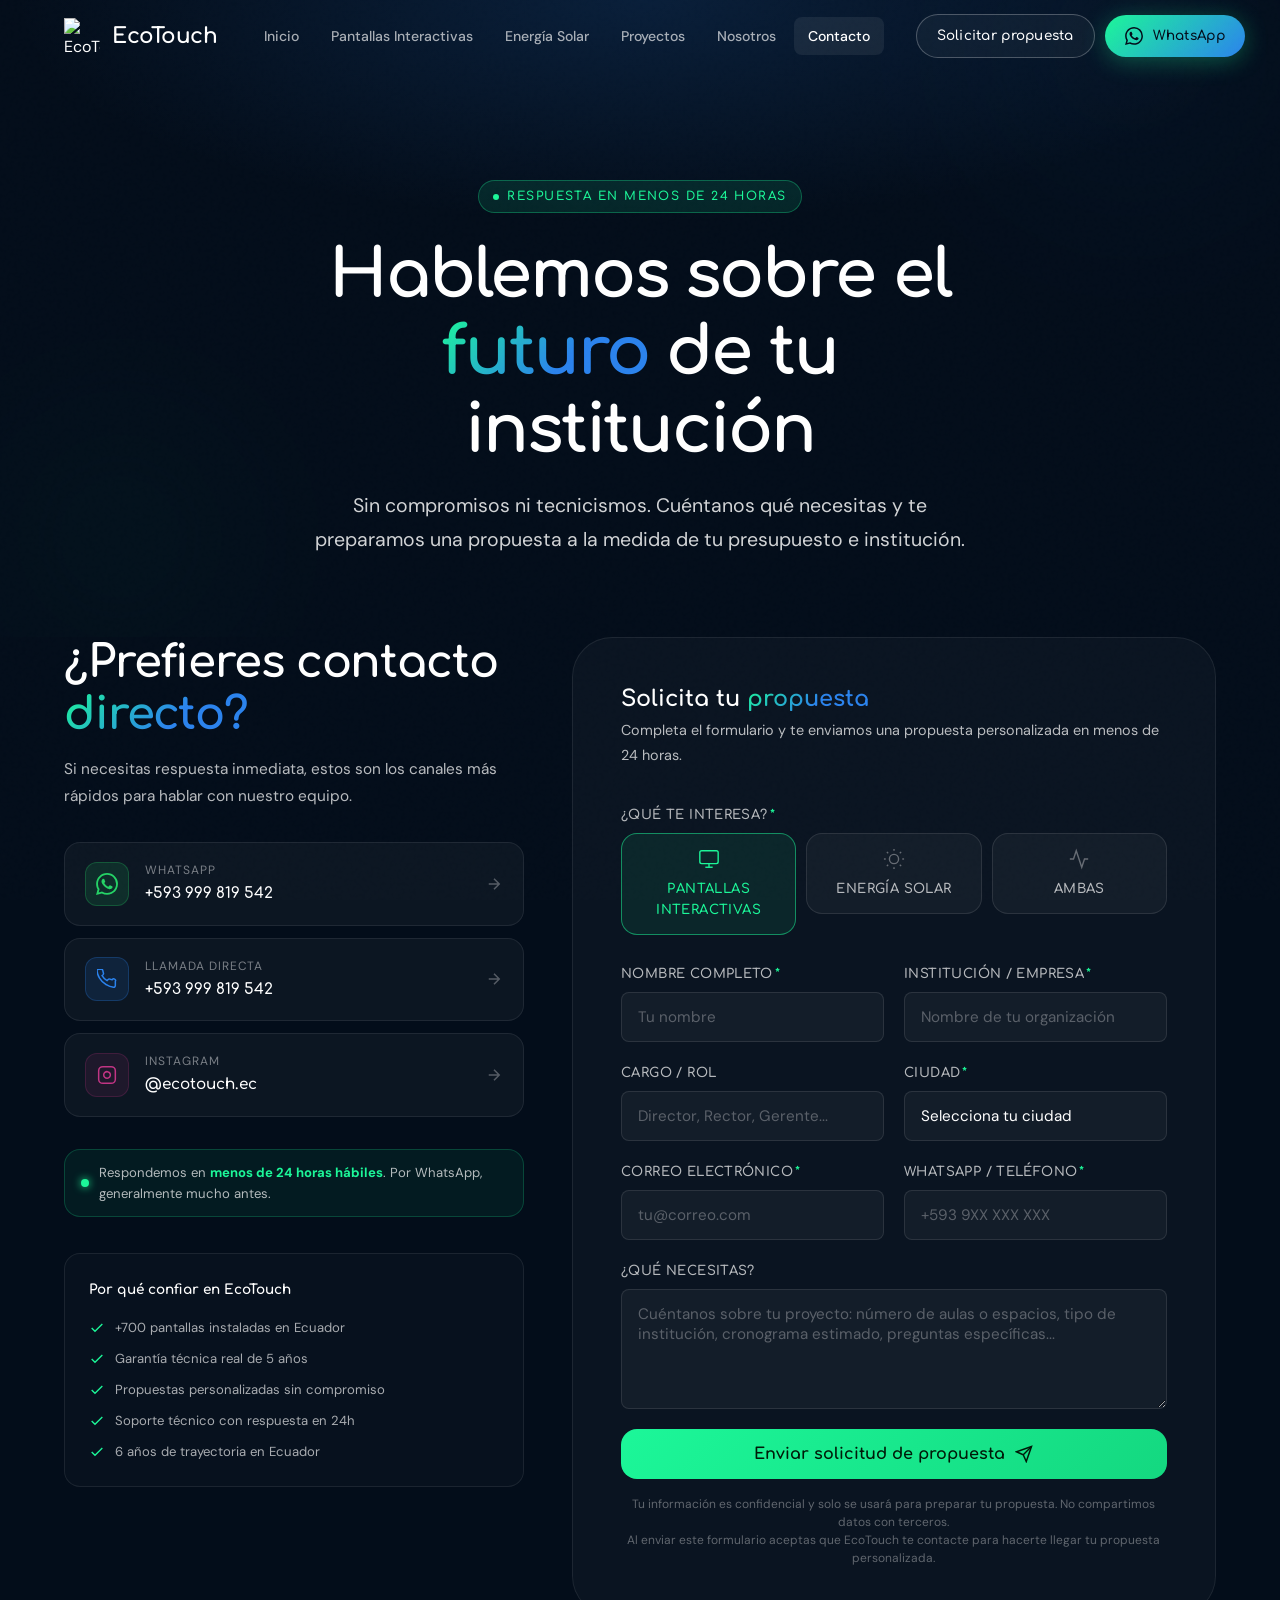
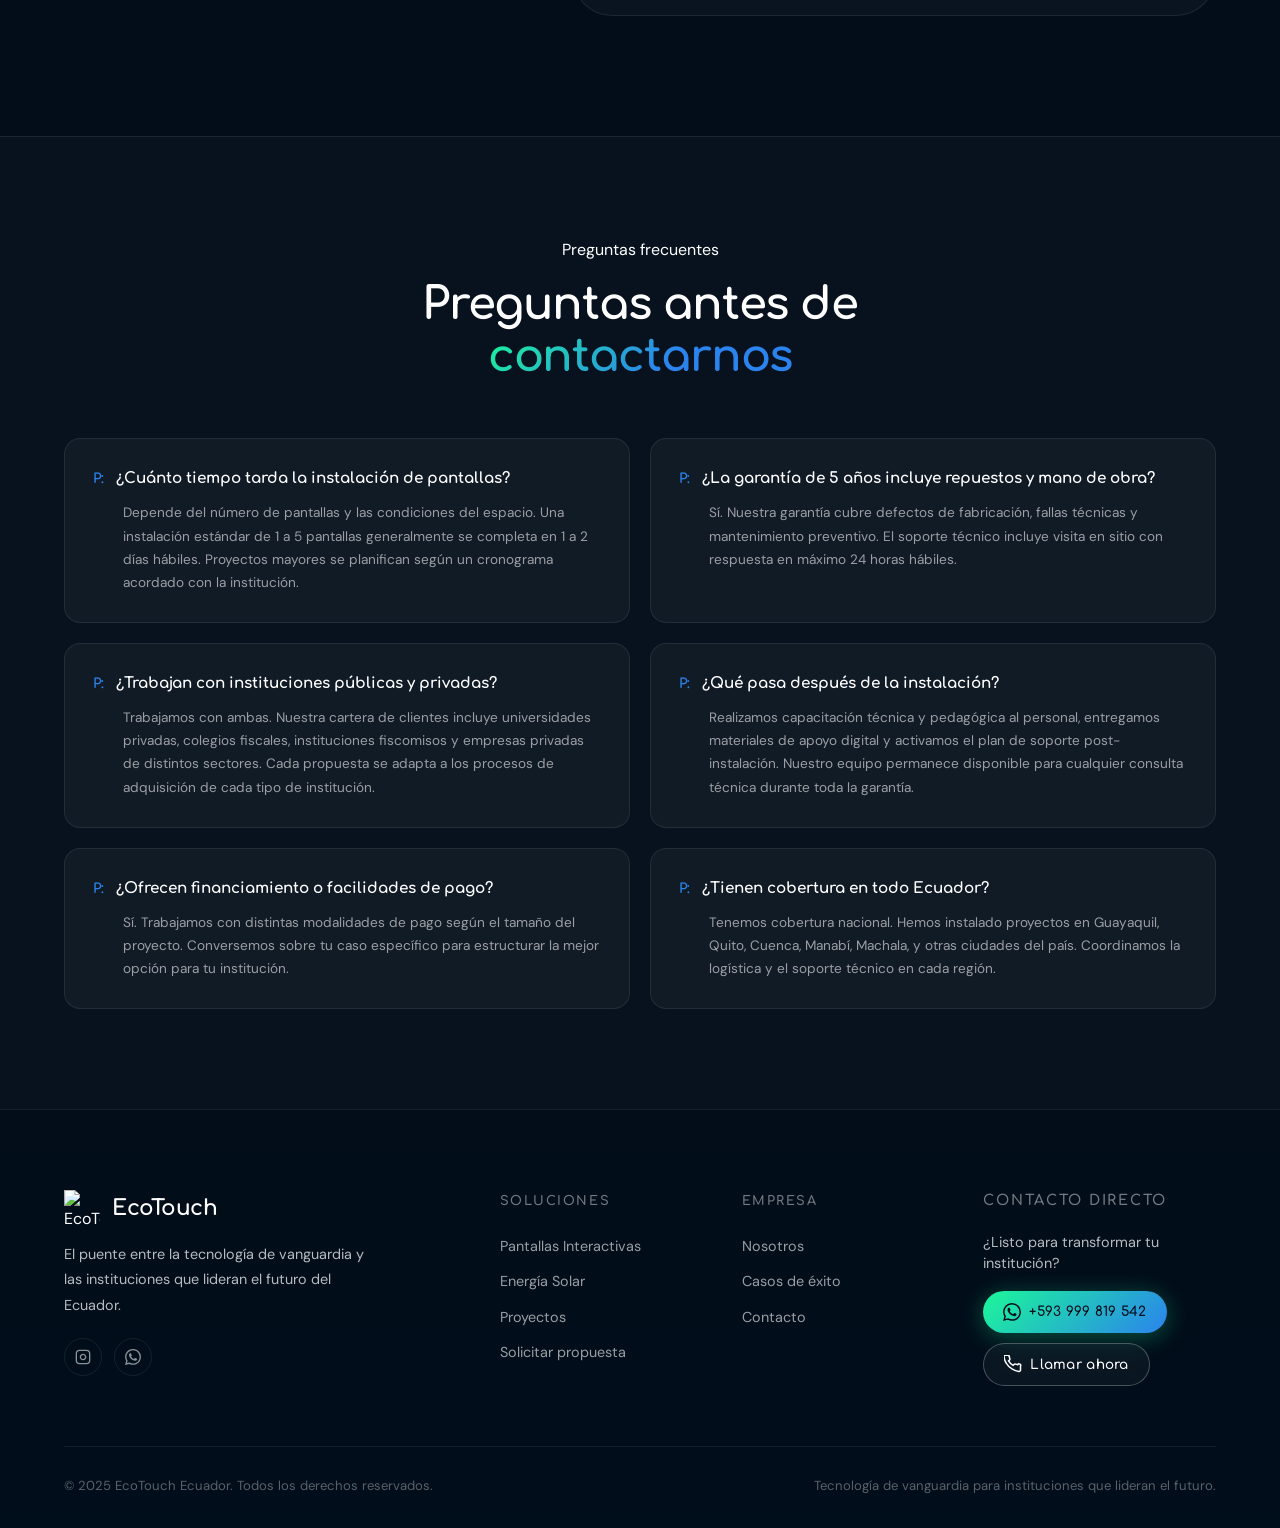
==== contacto.html @ 4e28aad9 "Add files via upload" ====
<!DOCTYPE html>
<html lang="es">
<head>
  <meta charset="UTF-8">
  <meta name="viewport" content="width=device-width, initial-scale=1.0">
  <title>Contacto — EcoTouch Ecuador</title>
  <meta name="description" content="Solicita una propuesta personalizada para tu institución. Contáctanos por WhatsApp, teléfono o formulario. EcoTouch Ecuador, tecnología interactiva y energía solar.">
  <link rel="stylesheet" href="styles.css">
  <link rel="preconnect" href="https://fonts.googleapis.com">
  <link rel="preconnect" href="https://fonts.gstatic.com" crossorigin>
  <style>
    /* ── PAGE-SPECIFIC STYLES ── */

    /* Hero */
    .con-hero { padding: 180px 0 80px; position: relative; text-align: center; overflow: hidden; }
    .con-hero::before { content:''; position:absolute;inset:0;background:radial-gradient(ellipse 70% 50% at 50% 0%,rgba(43,131,237,0.15) 0%,transparent 70%); }
    .con-hero-inner { max-width:660px; margin:0 auto; position:relative;z-index:2; }
    .con-hero .tag { margin:0 auto 24px; }

    /* Main layout */
    .contact-layout { display: grid; grid-template-columns: 1fr 1.4fr; gap: 48px; align-items: start; padding-bottom: 120px; }

    /* Left panel */
    .contact-left { position: sticky; top: 100px; }
    .contact-intro h2 { margin-bottom: 16px; }
    .contact-intro p { margin-bottom: 32px; }

    /* Direct channels */
    .channel-cards { display: flex; flex-direction: column; gap: 12px; margin-bottom: 32px; }
    .channel-card { display: flex; align-items: center; gap: 16px; padding: 18px 20px; border-radius: var(--r-md); border: 1px solid var(--border); background: var(--bg-card); text-decoration: none; color: var(--white); transition: all 0.3s var(--ease); }
    .channel-card:hover { border-color: rgba(28,247,153,0.4); background: rgba(28,247,153,0.05); transform: translateX(4px); }
    .channel-card.wa:hover { border-color: rgba(37,211,102,0.5); background: rgba(37,211,102,0.06); }
    .channel-card.phone:hover { border-color: rgba(43,131,237,0.5); background: rgba(43,131,237,0.06); }
    .channel-card.ig:hover { border-color: rgba(193,53,132,0.4); background: rgba(193,53,132,0.05); }
    .channel-icon { width: 44px; height: 44px; border-radius: 12px; display: flex; align-items: center; justify-content: center; flex-shrink: 0; }
    .channel-card.wa .channel-icon { background: rgba(37,211,102,0.12); border: 1px solid rgba(37,211,102,0.25); }
    .channel-card.phone .channel-icon { background: rgba(43,131,237,0.12); border: 1px solid rgba(43,131,237,0.25); }
    .channel-card.ig .channel-icon { background: rgba(193,53,132,0.1); border: 1px solid rgba(193,53,132,0.2); }
    .channel-info { flex: 1; }
    .channel-label { font-size: 0.75rem; color: rgba(255,255,255,0.45); text-transform: uppercase; letter-spacing: 0.08em; margin-bottom: 2px; }
    .channel-value { font-family: var(--font-brand); font-size: 0.95rem; font-weight: 600; color: var(--white); }
    .channel-arrow { color: rgba(255,255,255,0.3); transition: transform 0.3s; }
    .channel-card:hover .channel-arrow { transform: translateX(4px); color: var(--green); }

    /* Response badge */
    .response-badge { display: flex; align-items: center; gap: 10px; padding: 12px 16px; border-radius: var(--r-md); background: rgba(28,247,153,0.06); border: 1px solid rgba(28,247,153,0.2); }
    .response-dot { width: 8px; height: 8px; border-radius: 50%; background: var(--green); box-shadow: 0 0 8px var(--green); animation: pulse 2s infinite; flex-shrink:0; }
    @keyframes pulse { 0%,100%{opacity:1;transform:scale(1)} 50%{opacity:.6;transform:scale(0.85)} }
    .response-text { font-size: 0.82rem; color: rgba(255,255,255,0.7); }
    .response-text strong { color: var(--green); }

    /* Form card */
    .form-card { background: rgba(255,255,255,0.03); border: 1px solid var(--border); border-radius: var(--r-xl); padding: 48px; }
    .form-card h3 { font-size: 1.4rem; margin-bottom: 6px; }
    .form-card > p { font-size: 0.9rem; margin-bottom: 36px; }

    /* Form elements */
    .form-row { display: grid; grid-template-columns: 1fr 1fr; gap: 20px; }
    .form-group { display: flex; flex-direction: column; gap: 8px; margin-bottom: 20px; }
    .form-group label { font-size: 0.82rem; font-family: var(--font-brand); font-weight: 600; color: rgba(255,255,255,0.7); letter-spacing: 0.03em; }
    .form-group label .req { color: var(--green); margin-left: 2px; }
    .form-control { background: rgba(255,255,255,0.05); border: 1px solid rgba(255,255,255,0.1); border-radius: var(--r-sm); padding: 13px 16px; color: var(--white); font-family: var(--font-body); font-size: 0.92rem; transition: all 0.25s var(--ease); width: 100%; outline: none; appearance: none; -webkit-appearance: none; }
    .form-control::placeholder { color: rgba(255,255,255,0.3); }
    .form-control:focus { border-color: rgba(28,247,153,0.5); background: rgba(28,247,153,0.04); box-shadow: 0 0 0 3px rgba(28,247,153,0.08); }
    .form-control:hover:not(:focus) { border-color: rgba(255,255,255,0.2); }
    select.form-control option { background: #0a1a2e; color: var(--white); }
    textarea.form-control { resize: vertical; min-height: 120px; }

    /* Type selector */
    .type-grid { display: grid; grid-template-columns: repeat(3, 1fr); gap: 10px; }
    .type-option { display: none; }
    .type-label { display: flex; flex-direction: column; align-items: center; gap: 8px; padding: 14px 10px; border-radius: var(--r-md); border: 1px solid rgba(255,255,255,0.1); background: rgba(255,255,255,0.04); cursor: pointer; text-align: center; transition: all 0.25s var(--ease); font-size: 0.8rem; color: rgba(255,255,255,0.55); }
    .type-label svg { opacity: 0.5; transition: opacity 0.25s; }
    .type-option:checked + .type-label { border-color: rgba(28,247,153,0.5); background: rgba(28,247,153,0.08); color: var(--green); }
    .type-option:checked + .type-label svg { opacity: 1; }
    .type-label:hover { border-color: rgba(28,247,153,0.3); color: rgba(28,247,153,0.8); }

    /* Submit button */
    .btn-submit { width: 100%; padding: 16px 32px; background: linear-gradient(135deg, var(--green), #14d880); color: #001a08; font-family: var(--font-brand); font-size: 1rem; font-weight: 700; border-radius: var(--r-md); border: none; cursor: pointer; display: flex; align-items: center; justify-content: center; gap: 10px; transition: all 0.3s var(--ease); margin-top: 8px; }
    .btn-submit:hover { transform: translateY(-2px); box-shadow: 0 8px 30px rgba(28,247,153,0.35); }
    .btn-submit:active { transform: translateY(0); }
    .btn-submit .spinner { display: none; width: 18px; height: 18px; border: 2px solid rgba(0,26,8,0.3); border-top-color: #001a08; border-radius: 50%; animation: spin 0.7s linear infinite; }
    .btn-submit.loading .spinner { display: block; }
    .btn-submit.loading .btn-text { opacity: 0.7; }
    @keyframes spin { to { transform: rotate(360deg); } }

    /* Success state */
    .form-success { display: none; text-align: center; padding: 48px 32px; }
    .form-success.show { display: block; }
    .form-card.submitted .form-body { display: none; }
    .success-icon { width: 72px; height: 72px; border-radius: 50%; background: rgba(28,247,153,0.12); border: 2px solid rgba(28,247,153,0.4); display: flex; align-items: center; justify-content: center; margin: 0 auto 24px; }
    .form-success h3 { margin-bottom: 12px; }

    /* Privacy note */
    .privacy-note { font-size: 0.75rem; color: rgba(255,255,255,0.35); text-align: center; margin-top: 16px; line-height: 1.5; }

    /* FAQ section */
    .faq-section { padding: 100px 0; background: rgba(255,255,255,0.02); border-top: 1px solid var(--border); }
    .faq-grid { display: grid; grid-template-columns: 1fr 1fr; gap: 20px; margin-top: 56px; }
    .faq-item { background: var(--bg-card); border: 1px solid var(--border); border-radius: var(--r-md); padding: 28px; transition: all 0.3s var(--ease); cursor: pointer; }
    .faq-item:hover { border-color: rgba(43,131,237,0.3); }
    .faq-q { font-family: var(--font-brand); font-size: 0.95rem; font-weight: 700; color: var(--white); margin-bottom: 10px; display: flex; align-items: flex-start; gap: 12px; }
    .faq-q::before { content: 'P:'; color: var(--blue); flex-shrink: 0; font-size: 0.85rem; margin-top: 1px; }
    .faq-a { font-size: 0.85rem; color: rgba(255,255,255,0.58); line-height: 1.7; padding-left: 30px; }

    /* Responsive */
    @media (max-width: 1100px) {
      .contact-layout { grid-template-columns: 1fr; }
      .contact-left { position: static; }
      .channel-cards { flex-direction: row; flex-wrap: wrap; }
      .channel-card { flex: 1; min-width: 200px; }
    }
    @media (max-width: 768px) {
      .form-card { padding: 28px; }
      .form-row { grid-template-columns: 1fr; }
      .type-grid { grid-template-columns: 1fr 1fr; }
      .faq-grid { grid-template-columns: 1fr; }
      .channel-cards { flex-direction: column; }
    }
  </style>
</head>
<body>

<!-- HEADER -->
<header class="header" id="mainHeader">
  <div class="container">
    <div class="header-inner">
      <a href="index.html" class="logo">
        <img src="assets/isotipo-color.png" alt="EcoTouch Logo" class="logo-img">
        <span class="logo-text">EcoTouch</span>
      </a>
      <nav class="nav">
        <a href="index.html">Inicio</a>
        <a href="pantallas.html">Pantallas Interactivas</a>
        <a href="energia-solar.html">Energía Solar</a>
        <a href="proyectos.html">Proyectos</a>
        <a href="nosotros.html">Nosotros</a>
        <a href="contacto.html" class="active">Contacto</a>
      </nav>
      <div class="header-cta">
        <a href="contacto.html" class="btn btn-outline btn-sm">Solicitar propuesta</a>
        <a href="https://wa.me/593999819542" target="_blank" class="btn btn-primary btn-sm">
          <svg xmlns="http://www.w3.org/2000/svg" width="16" height="16" viewBox="0 0 24 24" fill="currentColor"><path d="M17.472 14.382c-.297-.149-1.758-.867-2.03-.967-.273-.099-.471-.148-.67.15-.197.297-.767.966-.94 1.164-.173.199-.347.223-.644.075-.297-.15-1.255-.463-2.39-1.475-.883-.788-1.48-1.761-1.653-2.059-.173-.297-.018-.458.13-.606.134-.133.298-.347.446-.52.149-.174.198-.298.298-.497.099-.198.05-.371-.025-.52-.075-.149-.669-1.612-.916-2.207-.242-.579-.487-.5-.669-.51-.173-.008-.371-.01-.57-.01-.198 0-.52.074-.792.372-.272.297-1.04 1.016-1.04 2.479 0 1.462 1.065 2.875 1.213 3.074.149.198 2.096 3.2 5.077 4.487.709.306 1.262.489 1.694.625.712.227 1.36.195 1.871.118.571-.085 1.758-.719 2.006-1.413.248-.694.248-1.289.173-1.413-.074-.124-.272-.198-.57-.347m-5.421 7.403h-.004a9.87 9.87 0 01-5.031-1.378l-.361-.214-3.741.982.998-3.648-.235-.374a9.86 9.86 0 01-1.51-5.26c.001-5.45 4.436-9.884 9.888-9.884 2.64 0 5.122 1.03 6.988 2.898a9.825 9.825 0 012.893 6.994c-.003 5.45-4.437 9.884-9.885 9.884m8.413-18.297A11.815 11.815 0 0012.05 0C5.495 0 .16 5.335.157 11.892c0 2.096.547 4.142 1.588 5.945L.057 24l6.305-1.654a11.882 11.882 0 005.683 1.448h.005c6.554 0 11.89-5.335 11.893-11.893a11.821 11.821 0 00-3.48-8.413z"/></svg>
          WhatsApp
        </a>
        <button class="menu-toggle" aria-label="Menú"><span></span><span></span><span></span></button>
      </div>
    </div>
  </div>
</header>
<nav class="mobile-nav">
  <a href="index.html">Inicio</a>
  <a href="pantallas.html">Pantallas Interactivas</a>
  <a href="energia-solar.html">Energía Solar</a>
  <a href="proyectos.html">Proyectos</a>
  <a href="nosotros.html">Nosotros</a>
  <a href="contacto.html">Contacto</a>
  <a href="https://wa.me/593999819542" target="_blank" class="btn btn-wa">Escribir por WhatsApp</a>
</nav>

<!-- HERO -->
<section class="con-hero">
  <div class="orb orb-blue" style="width:500px;height:500px;top:-200px;right:-100px;opacity:0.25"></div>
  <div class="orb orb-green" style="width:400px;height:400px;bottom:-100px;left:-80px;opacity:0.18"></div>
  <div class="container">
    <div class="con-hero-inner reveal">
      <div class="tag">Respuesta en menos de 24 horas</div>
      <h1>Hablemos sobre el <span class="grad-text">futuro</span> de tu institución</h1>
      <p class="lead" style="margin-top:20px">Sin compromisos ni tecnicismos. Cuéntanos qué necesitas y te preparamos una propuesta a la medida de tu presupuesto e institución.</p>
    </div>
  </div>
</section>

<!-- MAIN CONTACT AREA -->
<section style="padding-bottom:0">
  <div class="container">
    <div class="contact-layout">

      <!-- LEFT: Direct channels -->
      <div class="contact-left reveal-left">
        <div class="contact-intro">
          <h2>¿Prefieres contacto <span class="grad-text">directo?</span></h2>
          <p>Si necesitas respuesta inmediata, estos son los canales más rápidos para hablar con nuestro equipo.</p>
        </div>

        <div class="channel-cards">
          <a href="https://wa.me/593999819542" target="_blank" class="channel-card wa">
            <div class="channel-icon">
              <svg xmlns="http://www.w3.org/2000/svg" width="22" height="22" viewBox="0 0 24 24" fill="#25D366"><path d="M17.472 14.382c-.297-.149-1.758-.867-2.03-.967-.273-.099-.471-.148-.67.15-.197.297-.767.966-.94 1.164-.173.199-.347.223-.644.075-.297-.15-1.255-.463-2.39-1.475-.883-.788-1.48-1.761-1.653-2.059-.173-.297-.018-.458.13-.606.134-.133.298-.347.446-.52.149-.174.198-.298.298-.497.099-.198.05-.371-.025-.52-.075-.149-.669-1.612-.916-2.207-.242-.579-.487-.5-.669-.51-.173-.008-.371-.01-.57-.01-.198 0-.52.074-.792.372-.272.297-1.04 1.016-1.04 2.479 0 1.462 1.065 2.875 1.213 3.074.149.198 2.096 3.2 5.077 4.487.709.306 1.262.489 1.694.625.712.227 1.36.195 1.871.118.571-.085 1.758-.719 2.006-1.413.248-.694.248-1.289.173-1.413-.074-.124-.272-.198-.57-.347m-5.421 7.403h-.004a9.87 9.87 0 01-5.031-1.378l-.361-.214-3.741.982.998-3.648-.235-.374a9.86 9.86 0 01-1.51-5.26c.001-5.45 4.436-9.884 9.888-9.884 2.64 0 5.122 1.03 6.988 2.898a9.825 9.825 0 012.893 6.994c-.003 5.45-4.437 9.884-9.885 9.884m8.413-18.297A11.815 11.815 0 0012.05 0C5.495 0 .16 5.335.157 11.892c0 2.096.547 4.142 1.588 5.945L.057 24l6.305-1.654a11.882 11.882 0 005.683 1.448h.005c6.554 0 11.89-5.335 11.893-11.893a11.821 11.821 0 00-3.48-8.413z"/></svg>
            </div>
            <div class="channel-info">
              <div class="channel-label">WhatsApp</div>
              <div class="channel-value">+593 999 819 542</div>
            </div>
            <svg class="channel-arrow" xmlns="http://www.w3.org/2000/svg" width="18" height="18" viewBox="0 0 24 24" fill="none" stroke="currentColor" stroke-width="2"><path d="M5 12h14M12 5l7 7-7 7"/></svg>
          </a>

          <a href="tel:+593999819542" class="channel-card phone">
            <div class="channel-icon">
              <svg xmlns="http://www.w3.org/2000/svg" width="20" height="20" viewBox="0 0 24 24" fill="none" stroke="#2b83ed" stroke-width="1.8"><path d="M22 16.92v3a2 2 0 01-2.18 2 19.79 19.79 0 01-8.63-3.07A19.5 19.5 0 013.07 11a19.79 19.79 0 01-3.07-8.67A2 2 0 012 .18h3a2 2 0 012 1.72c.127.96.361 1.903.7 2.81a2 2 0 01-.45 2.11L6.09 7.91a16 16 0 006 6l1.27-1.27a2 2 0 012.11-.45c.907.339 1.85.573 2.81.7A2 2 0 0122 14.92z"/></svg>
            </div>
            <div class="channel-info">
              <div class="channel-label">Llamada directa</div>
              <div class="channel-value">+593 999 819 542</div>
            </div>
            <svg class="channel-arrow" xmlns="http://www.w3.org/2000/svg" width="18" height="18" viewBox="0 0 24 24" fill="none" stroke="currentColor" stroke-width="2"><path d="M5 12h14M12 5l7 7-7 7"/></svg>
          </a>

          <a href="https://www.instagram.com/ecotouch.ec" target="_blank" class="channel-card ig">
            <div class="channel-icon">
              <svg xmlns="http://www.w3.org/2000/svg" width="20" height="20" viewBox="0 0 24 24" fill="none" stroke="#c13584" stroke-width="1.8"><rect x="2" y="2" width="20" height="20" rx="5"/><path d="M16 11.37A4 4 0 1112.63 8 4 4 0 0116 11.37z"/><line x1="17.5" y1="6.5" x2="17.51" y2="6.5"/></svg>
            </div>
            <div class="channel-info">
              <div class="channel-label">Instagram</div>
              <div class="channel-value">@ecotouch.ec</div>
            </div>
            <svg class="channel-arrow" xmlns="http://www.w3.org/2000/svg" width="18" height="18" viewBox="0 0 24 24" fill="none" stroke="currentColor" stroke-width="2"><path d="M5 12h14M12 5l7 7-7 7"/></svg>
          </a>
        </div>

        <div class="response-badge">
          <div class="response-dot"></div>
          <div class="response-text">Respondemos en <strong>menos de 24 horas hábiles</strong>. Por WhatsApp, generalmente mucho antes.</div>
        </div>

        <!-- Trust signals -->
        <div style="margin-top:36px;padding:24px;border-radius:var(--r-md);background:rgba(255,255,255,0.02);border:1px solid var(--border)">
          <p style="font-family:var(--font-brand);font-size:0.85rem;font-weight:700;color:var(--white);margin-bottom:16px">Por qué confiar en EcoTouch</p>
          <div style="display:flex;flex-direction:column;gap:10px">
            <div style="display:flex;gap:10px;align-items:center">
              <svg xmlns="http://www.w3.org/2000/svg" width="16" height="16" viewBox="0 0 24 24" fill="none" stroke="#1cf799" stroke-width="2"><polyline points="20 6 9 17 4 12"/></svg>
              <span style="font-size:0.82rem;color:rgba(255,255,255,0.65)">+700 pantallas instaladas en Ecuador</span>
            </div>
            <div style="display:flex;gap:10px;align-items:center">
              <svg xmlns="http://www.w3.org/2000/svg" width="16" height="16" viewBox="0 0 24 24" fill="none" stroke="#1cf799" stroke-width="2"><polyline points="20 6 9 17 4 12"/></svg>
              <span style="font-size:0.82rem;color:rgba(255,255,255,0.65)">Garantía técnica real de 5 años</span>
            </div>
            <div style="display:flex;gap:10px;align-items:center">
              <svg xmlns="http://www.w3.org/2000/svg" width="16" height="16" viewBox="0 0 24 24" fill="none" stroke="#1cf799" stroke-width="2"><polyline points="20 6 9 17 4 12"/></svg>
              <span style="font-size:0.82rem;color:rgba(255,255,255,0.65)">Propuestas personalizadas sin compromiso</span>
            </div>
            <div style="display:flex;gap:10px;align-items:center">
              <svg xmlns="http://www.w3.org/2000/svg" width="16" height="16" viewBox="0 0 24 24" fill="none" stroke="#1cf799" stroke-width="2"><polyline points="20 6 9 17 4 12"/></svg>
              <span style="font-size:0.82rem;color:rgba(255,255,255,0.65)">Soporte técnico con respuesta en 24h</span>
            </div>
            <div style="display:flex;gap:10px;align-items:center">
              <svg xmlns="http://www.w3.org/2000/svg" width="16" height="16" viewBox="0 0 24 24" fill="none" stroke="#1cf799" stroke-width="2"><polyline points="20 6 9 17 4 12"/></svg>
              <span style="font-size:0.82rem;color:rgba(255,255,255,0.65)">6 años de trayectoria en Ecuador</span>
            </div>
          </div>
        </div>
      </div>

      <!-- RIGHT: Form -->
      <div class="reveal-right">
        <div class="form-card" id="contactFormCard">

          <h3>Solicita tu <span class="grad-text">propuesta</span></h3>
          <p>Completa el formulario y te enviamos una propuesta personalizada en menos de 24 horas.</p>

          <!-- Success message (hidden by default) -->
          <div class="form-success" id="formSuccess">
            <div class="success-icon">
              <svg xmlns="http://www.w3.org/2000/svg" width="32" height="32" viewBox="0 0 24 24" fill="none" stroke="#1cf799" stroke-width="2"><polyline points="20 6 9 17 4 12"/></svg>
            </div>
            <h3>¡Mensaje enviado!</h3>
            <p style="margin-bottom:24px">Gracias por contactarnos. Nuestro equipo revisará tu solicitud y te responderá en menos de 24 horas hábiles.</p>
            <p style="font-size:0.85rem">Para respuesta inmediata, también puedes escribirnos por:</p>
            <a href="https://wa.me/593999819542" target="_blank" class="btn btn-primary btn-sm" style="display:inline-flex;gap:8px;margin-top:16px">
              <svg xmlns="http://www.w3.org/2000/svg" width="16" height="16" viewBox="0 0 24 24" fill="currentColor"><path d="M17.472 14.382c-.297-.149-1.758-.867-2.03-.967-.273-.099-.471-.148-.67.15-.197.297-.767.966-.94 1.164-.173.199-.347.223-.644.075-.297-.15-1.255-.463-2.39-1.475-.883-.788-1.48-1.761-1.653-2.059-.173-.297-.018-.458.13-.606.134-.133.298-.347.446-.52.149-.174.198-.298.298-.497.099-.198.05-.371-.025-.52-.075-.149-.669-1.612-.916-2.207-.242-.579-.487-.5-.669-.51-.173-.008-.371-.01-.57-.01-.198 0-.52.074-.792.372-.272.297-1.04 1.016-1.04 2.479 0 1.462 1.065 2.875 1.213 3.074.149.198 2.096 3.2 5.077 4.487.709.306 1.262.489 1.694.625.712.227 1.36.195 1.871.118.571-.085 1.758-.719 2.006-1.413.248-.694.248-1.289.173-1.413-.074-.124-.272-.198-.57-.347m-5.421 7.403h-.004a9.87 9.87 0 01-5.031-1.378l-.361-.214-3.741.982.998-3.648-.235-.374a9.86 9.86 0 01-1.51-5.26c.001-5.45 4.436-9.884 9.888-9.884 2.64 0 5.122 1.03 6.988 2.898a9.825 9.825 0 012.893 6.994c-.003 5.45-4.437 9.884-9.885 9.884m8.413-18.297A11.815 11.815 0 0012.05 0C5.495 0 .16 5.335.157 11.892c0 2.096.547 4.142 1.588 5.945L.057 24l6.305-1.654a11.882 11.882 0 005.683 1.448h.005c6.554 0 11.89-5.335 11.893-11.893a11.821 11.821 0 00-3.48-8.413z"/></svg>
              WhatsApp: +593 999 819 542
            </a>
          </div>

          <!-- Form body -->
          <div class="form-body" id="formBody">

            <!-- Type of interest -->
            <div class="form-group" style="margin-bottom:28px">
              <label>¿Qué te interesa?<span class="req">*</span></label>
              <div class="type-grid">
                <div>
                  <input type="radio" name="tipo" id="tipo-pantallas" value="Pantallas Interactivas" class="type-option" checked>
                  <label for="tipo-pantallas" class="type-label">
                    <svg xmlns="http://www.w3.org/2000/svg" width="22" height="22" viewBox="0 0 24 24" fill="none" stroke="currentColor" stroke-width="1.5"><rect x="2" y="3" width="20" height="14" rx="2"/><line x1="8" y1="21" x2="16" y2="21"/><line x1="12" y1="17" x2="12" y2="21"/></svg>
                    Pantallas Interactivas
                  </label>
                </div>
                <div>
                  <input type="radio" name="tipo" id="tipo-solar" value="Energía Solar" class="type-option">
                  <label for="tipo-solar" class="type-label">
                    <svg xmlns="http://www.w3.org/2000/svg" width="22" height="22" viewBox="0 0 24 24" fill="none" stroke="currentColor" stroke-width="1.5"><circle cx="12" cy="12" r="5"/><line x1="12" y1="1" x2="12" y2="3"/><line x1="12" y1="21" x2="12" y2="23"/><line x1="4.22" y1="4.22" x2="5.64" y2="5.64"/><line x1="18.36" y1="18.36" x2="19.78" y2="19.78"/><line x1="1" y1="12" x2="3" y2="12"/><line x1="21" y1="12" x2="23" y2="12"/><line x1="4.22" y1="19.78" x2="5.64" y2="18.36"/><line x1="18.36" y1="5.64" x2="19.78" y2="4.22"/></svg>
                    Energía Solar
                  </label>
                </div>
                <div>
                  <input type="radio" name="tipo" id="tipo-ambos" value="Ambas soluciones" class="type-option">
                  <label for="tipo-ambos" class="type-label">
                    <svg xmlns="http://www.w3.org/2000/svg" width="22" height="22" viewBox="0 0 24 24" fill="none" stroke="currentColor" stroke-width="1.5"><polyline points="22 12 18 12 15 21 9 3 6 12 2 12"/></svg>
                    Ambas
                  </label>
                </div>
              </div>
            </div>

            <!-- Name & Institution -->
            <div class="form-row">
              <div class="form-group">
                <label for="nombre">Nombre completo<span class="req">*</span></label>
                <input type="text" id="nombre" name="nombre" class="form-control" placeholder="Tu nombre" required autocomplete="name">
              </div>
              <div class="form-group">
                <label for="institucion">Institución / Empresa<span class="req">*</span></label>
                <input type="text" id="institucion" name="institucion" class="form-control" placeholder="Nombre de tu organización" required>
              </div>
            </div>

            <!-- Cargo & Ciudad -->
            <div class="form-row">
              <div class="form-group">
                <label for="cargo">Cargo / Rol</label>
                <input type="text" id="cargo" name="cargo" class="form-control" placeholder="Director, Rector, Gerente...">
              </div>
              <div class="form-group">
                <label for="ciudad">Ciudad<span class="req">*</span></label>
                <select id="ciudad" name="ciudad" class="form-control" required>
                  <option value="" disabled selected>Selecciona tu ciudad</option>
                  <option>Guayaquil</option>
                  <option>Quito</option>
                  <option>Cuenca</option>
                  <option>Ambato</option>
                  <option>Manta</option>
                  <option>Portoviejo</option>
                  <option>Santo Domingo</option>
                  <option>Loja</option>
                  <option>Machala</option>
                  <option>Esmeraldas</option>
                  <option>Riobamba</option>
                  <option>Otra ciudad</option>
                </select>
              </div>
            </div>

            <!-- Email & Phone -->
            <div class="form-row">
              <div class="form-group">
                <label for="email">Correo electrónico<span class="req">*</span></label>
                <input type="email" id="email" name="email" class="form-control" placeholder="tu@correo.com" required autocomplete="email">
              </div>
              <div class="form-group">
                <label for="telefono">WhatsApp / Teléfono<span class="req">*</span></label>
                <input type="tel" id="telefono" name="telefono" class="form-control" placeholder="+593 9XX XXX XXX" required autocomplete="tel">
              </div>
            </div>

            <!-- Message -->
            <div class="form-group">
              <label for="mensaje">¿Qué necesitas?</label>
              <textarea id="mensaje" name="mensaje" class="form-control" placeholder="Cuéntanos sobre tu proyecto: número de aulas o espacios, tipo de institución, cronograma estimado, preguntas específicas..."></textarea>
            </div>

            <!-- Submit -->
            <button type="button" class="btn-submit" id="submitBtn" onclick="handleSubmit()">
              <div class="spinner"></div>
              <span class="btn-text">Enviar solicitud de propuesta</span>
              <svg xmlns="http://www.w3.org/2000/svg" width="18" height="18" viewBox="0 0 24 24" fill="none" stroke="currentColor" stroke-width="2"><line x1="22" y1="2" x2="11" y2="13"/><polygon points="22 2 15 22 11 13 2 9 22 2"/></svg>
            </button>

            <p class="privacy-note">
              Tu información es confidencial y solo se usará para preparar tu propuesta. No compartimos datos con terceros.<br>
              Al enviar este formulario aceptas que EcoTouch te contacte para hacerte llegar tu propuesta personalizada.
            </p>
          </div><!-- end form-body -->

        </div><!-- end form-card -->
      </div>

    </div>
  </div>
</section>

<!-- FAQ -->
<section class="faq-section">
  <div class="container">
    <div style="text-align:center;max-width:600px;margin:0 auto" class="reveal">
      <div class="section-tag">Preguntas frecuentes</div>
      <h2 style="margin-top:16px">Preguntas antes de <span class="grad-text">contactarnos</span></h2>
    </div>
    <div class="faq-grid">
      <div class="faq-item reveal">
        <div class="faq-q">¿Cuánto tiempo tarda la instalación de pantallas?</div>
        <p class="faq-a">Depende del número de pantallas y las condiciones del espacio. Una instalación estándar de 1 a 5 pantallas generalmente se completa en 1 a 2 días hábiles. Proyectos mayores se planifican según un cronograma acordado con la institución.</p>
      </div>
      <div class="faq-item reveal">
        <div class="faq-q">¿La garantía de 5 años incluye repuestos y mano de obra?</div>
        <p class="faq-a">Sí. Nuestra garantía cubre defectos de fabricación, fallas técnicas y mantenimiento preventivo. El soporte técnico incluye visita en sitio con respuesta en máximo 24 horas hábiles.</p>
      </div>
      <div class="faq-item reveal">
        <div class="faq-q">¿Trabajan con instituciones públicas y privadas?</div>
        <p class="faq-a">Trabajamos con ambas. Nuestra cartera de clientes incluye universidades privadas, colegios fiscales, instituciones fiscomisos y empresas privadas de distintos sectores. Cada propuesta se adapta a los procesos de adquisición de cada tipo de institución.</p>
      </div>
      <div class="faq-item reveal">
        <div class="faq-q">¿Qué pasa después de la instalación?</div>
        <p class="faq-a">Realizamos capacitación técnica y pedagógica al personal, entregamos materiales de apoyo digital y activamos el plan de soporte post-instalación. Nuestro equipo permanece disponible para cualquier consulta técnica durante toda la garantía.</p>
      </div>
      <div class="faq-item reveal">
        <div class="faq-q">¿Ofrecen financiamiento o facilidades de pago?</div>
        <p class="faq-a">Sí. Trabajamos con distintas modalidades de pago según el tamaño del proyecto. Conversemos sobre tu caso específico para estructurar la mejor opción para tu institución.</p>
      </div>
      <div class="faq-item reveal">
        <div class="faq-q">¿Tienen cobertura en todo Ecuador?</div>
        <p class="faq-a">Tenemos cobertura nacional. Hemos instalado proyectos en Guayaquil, Quito, Cuenca, Manabí, Machala, y otras ciudades del país. Coordinamos la logística y el soporte técnico en cada región.</p>
      </div>
    </div>
  </div>
</section>

<!-- FOOTER -->
<footer class="footer">
  <div class="container">
    <div class="footer-grid">
      <div class="footer-brand">
        <a href="index.html" class="logo">
          <img src="assets/isotipo-color.png" alt="EcoTouch Logo" class="logo-img">
          <span class="logo-text">EcoTouch</span>
        </a>
        <p>El puente entre la tecnología de vanguardia y las instituciones que lideran el futuro del Ecuador.</p>
        <div class="social-links" style="margin-top:20px">
          <a href="https://www.instagram.com/ecotouch.ec" target="_blank" class="social-link" aria-label="Instagram">
            <svg xmlns="http://www.w3.org/2000/svg" width="16" height="16" viewBox="0 0 24 24" fill="none" stroke="currentColor" stroke-width="2"><rect x="2" y="2" width="20" height="20" rx="5"/><path d="M16 11.37A4 4 0 1112.63 8 4 4 0 0116 11.37z"/><line x1="17.5" y1="6.5" x2="17.51" y2="6.5"/></svg>
          </a>
          <a href="https://wa.me/593999819542" target="_blank" class="social-link" aria-label="WhatsApp">
            <svg xmlns="http://www.w3.org/2000/svg" width="16" height="16" viewBox="0 0 24 24" fill="currentColor"><path d="M17.472 14.382c-.297-.149-1.758-.867-2.03-.967-.273-.099-.471-.148-.67.15-.197.297-.767.966-.94 1.164-.173.199-.347.223-.644.075-.297-.15-1.255-.463-2.39-1.475-.883-.788-1.48-1.761-1.653-2.059-.173-.297-.018-.458.13-.606.134-.133.298-.347.446-.52.149-.174.198-.298.298-.497.099-.198.05-.371-.025-.52-.075-.149-.669-1.612-.916-2.207-.242-.579-.487-.5-.669-.51-.173-.008-.371-.01-.57-.01-.198 0-.52.074-.792.372-.272.297-1.04 1.016-1.04 2.479 0 1.462 1.065 2.875 1.213 3.074.149.198 2.096 3.2 5.077 4.487.709.306 1.262.489 1.694.625.712.227 1.36.195 1.871.118.571-.085 1.758-.719 2.006-1.413.248-.694.248-1.289.173-1.413-.074-.124-.272-.198-.57-.347m-5.421 7.403h-.004a9.87 9.87 0 01-5.031-1.378l-.361-.214-3.741.982.998-3.648-.235-.374a9.86 9.86 0 01-1.51-5.26c.001-5.45 4.436-9.884 9.888-9.884 2.64 0 5.122 1.03 6.988 2.898a9.825 9.825 0 012.893 6.994c-.003 5.45-4.437 9.884-9.885 9.884m8.413-18.297A11.815 11.815 0 0012.05 0C5.495 0 .16 5.335.157 11.892c0 2.096.547 4.142 1.588 5.945L.057 24l6.305-1.654a11.882 11.882 0 005.683 1.448h.005c6.554 0 11.89-5.335 11.893-11.893a11.821 11.821 0 00-3.48-8.413z"/></svg>
          </a>
        </div>
      </div>
      <div>
        <p class="footer-title">Soluciones</p>
        <ul class="footer-links">
          <li><a href="pantallas.html">Pantallas Interactivas</a></li>
          <li><a href="energia-solar.html">Energía Solar</a></li>
          <li><a href="proyectos.html">Proyectos</a></li>
          <li><a href="contacto.html">Solicitar propuesta</a></li>
        </ul>
      </div>
      <div>
        <p class="footer-title">Empresa</p>
        <ul class="footer-links">
          <li><a href="nosotros.html">Nosotros</a></li>
          <li><a href="proyectos.html">Casos de éxito</a></li>
          <li><a href="contacto.html">Contacto</a></li>
        </ul>
      </div>
      <div class="footer-contact">
        <p class="footer-title">Contacto directo</p>
        <p>¿Listo para transformar tu institución?</p>
        <a href="https://wa.me/593999819542" target="_blank" class="btn btn-primary btn-sm" style="margin-top:16px;display:inline-flex;gap:8px">
          <svg xmlns="http://www.w3.org/2000/svg" width="16" height="16" viewBox="0 0 24 24" fill="currentColor"><path d="M17.472 14.382c-.297-.149-1.758-.867-2.03-.967-.273-.099-.471-.148-.67.15-.197.297-.767.966-.94 1.164-.173.199-.347.223-.644.075-.297-.15-1.255-.463-2.39-1.475-.883-.788-1.48-1.761-1.653-2.059-.173-.297-.018-.458.13-.606.134-.133.298-.347.446-.52.149-.174.198-.298.298-.497.099-.198.05-.371-.025-.52-.075-.149-.669-1.612-.916-2.207-.242-.579-.487-.5-.669-.51-.173-.008-.371-.01-.57-.01-.198 0-.52.074-.792.372-.272.297-1.04 1.016-1.04 2.479 0 1.462 1.065 2.875 1.213 3.074.149.198 2.096 3.2 5.077 4.487.709.306 1.262.489 1.694.625.712.227 1.36.195 1.871.118.571-.085 1.758-.719 2.006-1.413.248-.694.248-1.289.173-1.413-.074-.124-.272-.198-.57-.347m-5.421 7.403h-.004a9.87 9.87 0 01-5.031-1.378l-.361-.214-3.741.982.998-3.648-.235-.374a9.86 9.86 0 01-1.51-5.26c.001-5.45 4.436-9.884 9.888-9.884 2.64 0 5.122 1.03 6.988 2.898a9.825 9.825 0 012.893 6.994c-.003 5.45-4.437 9.884-9.885 9.884m8.413-18.297A11.815 11.815 0 0012.05 0C5.495 0 .16 5.335.157 11.892c0 2.096.547 4.142 1.588 5.945L.057 24l6.305-1.654a11.882 11.882 0 005.683 1.448h.005c6.554 0 11.89-5.335 11.893-11.893a11.821 11.821 0 00-3.48-8.413z"/></svg>
          +593 999 819 542
        </a><br>
        <a href="tel:+593999819542" class="btn btn-outline btn-sm" style="margin-top:10px;display:inline-flex;gap:8px">
          <svg xmlns="http://www.w3.org/2000/svg" width="16" height="16" viewBox="0 0 24 24" fill="none" stroke="currentColor" stroke-width="2"><path d="M22 16.92v3a2 2 0 01-2.18 2 19.79 19.79 0 01-8.63-3.07A19.5 19.5 0 013.07 11a19.79 19.79 0 01-3.07-8.67A2 2 0 012 .18h3a2 2 0 012 1.72c.127.96.361 1.903.7 2.81a2 2 0 01-.45 2.11L6.09 7.91a16 16 0 006 6l1.27-1.27a2 2 0 012.11-.45c.907.339 1.85.573 2.81.7A2 2 0 0122 14.92z"/></svg>
          Llamar ahora
        </a>
      </div>
    </div>
    <div class="footer-bottom">
      <span>© 2025 EcoTouch Ecuador. Todos los derechos reservados.</span>
      <span>Tecnología de vanguardia para instituciones que lideran el futuro.</span>
    </div>
  </div>
</footer>

<script>
  // ── FORM SUBMISSION HANDLER ──
  // This form sends data to click.soluciones.ecuador@gmail.com via EmailJS or Formspree.
  // TO ACTIVATE REAL SENDING, choose ONE of the two options below:
  //
  // OPTION A — Formspree (easiest, free tier):
  //   1. Go to https://formspree.io and create a free account
  //   2. Create a new form and set the email to: click.soluciones.ecuador@gmail.com
  //   3. Copy your form ID (e.g. "xpzgkqra") and paste it below replacing "YOUR_FORM_ID"
  //
  // OPTION B — EmailJS (free tier, 200 emails/month):
  //   1. Go to https://emailjs.com and create a free account
  //   2. Create a service, template, and get your public key
  //   3. Uncomment the EmailJS block below and fill in your credentials

  const FORMSPREE_ID = 'YOUR_FORM_ID'; // Replace with your Formspree form ID

  async function handleSubmit() {
    const btn = document.getElementById('submitBtn');
    const card = document.getElementById('contactFormCard');
    const formSuccess = document.getElementById('formSuccess');

    // Collect data
    const tipo = document.querySelector('input[name="tipo"]:checked')?.value || '';
    const nombre = document.getElementById('nombre').value.trim();
    const institucion = document.getElementById('institucion').value.trim();
    const cargo = document.getElementById('cargo').value.trim();
    const ciudad = document.getElementById('ciudad').value;
    const email = document.getElementById('email').value.trim();
    const telefono = document.getElementById('telefono').value.trim();
    const mensaje = document.getElementById('mensaje').value.trim();

    // Basic validation
    if (!nombre || !institucion || !ciudad || !email || !telefono) {
      alert('Por favor completa los campos obligatorios (marcados con *).');
      return;
    }
    if (!email.includes('@')) {
      alert('Por favor ingresa un correo electrónico válido.');
      return;
    }

    // Show loading state
    btn.classList.add('loading');
    btn.disabled = true;

    // ── ACTIVE SUBMISSION ──
    if (FORMSPREE_ID !== 'YOUR_FORM_ID') {
      // OPTION A: Formspree
      try {
        const response = await fetch(`https://formspree.io/f/${FORMSPREE_ID}`, {
          method: 'POST',
          headers: { 'Content-Type': 'application/json', 'Accept': 'application/json' },
          body: JSON.stringify({ tipo, nombre, institucion, cargo, ciudad, email, telefono, mensaje })
        });
        if (response.ok) {
          showSuccess(card, formSuccess);
        } else {
          throw new Error('Error en el envío');
        }
      } catch (err) {
        btn.classList.remove('loading');
        btn.disabled = false;
        alert('Hubo un problema al enviar el formulario. Por favor contáctanos directamente por WhatsApp: +593 999 819 542');
      }
    } else {
      // DEMO MODE: simulate sending (remove this block once you configure Formspree)
      setTimeout(() => { showSuccess(card, formSuccess); }, 1200);
    }
  }

  function showSuccess(card, successEl) {
    card.classList.add('submitted');
    successEl.classList.add('show');
    card.scrollIntoView({ behavior: 'smooth', block: 'center' });
  }
</script>
<script src="main.js"></script>
</body>
</html>
---- styles.css ----
/* ============================================================
   ECOTOUCH — styles.css
   Premium Tech Brand · Dark Futuristic · 2025
   ============================================================ */

@import url('https://fonts.googleapis.com/css2?family=Comfortaa:wght@300;400;500;600;700&family=DM+Sans:ital,opsz,wght@0,9..40,300;0,9..40,400;0,9..40,500;0,9..40,600;0,9..40,700;1,9..40,400&display=swap');

/* ── TOKENS ── */
:root {
  --green:       #1cf799;
  --blue:        #2b83ed;
  --navy:        #002f56;
  --navy-mid:    #003d70;
  --gray-light:  #e1e2e4;
  --white:       #ffffff;
  --black:       #000000;

  /* Surfaces */
  --bg-dark:     #030d1a;
  --bg-card:     rgba(255,255,255,0.04);
  --bg-card-b:   rgba(43,131,237,0.08);
  --border:      rgba(255,255,255,0.08);
  --border-g:    rgba(28,247,153,0.25);

  /* Fonts */
  --font-brand:  'Comfortaa', sans-serif;
  --font-body:   'DM Sans', sans-serif;

  /* Radii */
  --r-sm: 8px;
  --r-md: 16px;
  --r-lg: 24px;
  --r-xl: 40px;

  /* Shadow */
  --shadow-green: 0 0 40px rgba(28,247,153,0.18);
  --shadow-blue:  0 0 40px rgba(43,131,237,0.2);
  --shadow-card:  0 8px 40px rgba(0,0,0,0.35);

  /* Transitions */
  --ease: cubic-bezier(0.16, 1, 0.3, 1);
  --ease-out: cubic-bezier(0.22, 1, 0.36, 1);
}

/* ── RESET ── */
*, *::before, *::after { box-sizing: border-box; margin: 0; padding: 0; }
html { scroll-behavior: smooth; font-size: 16px; }
body {
  background: var(--bg-dark);
  color: var(--white);
  font-family: var(--font-body);
  line-height: 1.6;
  overflow-x: hidden;
  -webkit-font-smoothing: antialiased;
}
a { color: inherit; text-decoration: none; }
img { max-width: 100%; display: block; }
button { cursor: pointer; border: none; background: none; font-family: var(--font-body); }
ul { list-style: none; }

/* ── NOISE OVERLAY ── */
body::before {
  content: '';
  position: fixed;
  inset: 0;
  background-image: url("data:image/svg+xml,%3Csvg viewBox='0 0 256 256' xmlns='http://www.w3.org/2000/svg'%3E%3Cfilter id='noise'%3E%3CfeTurbulence type='fractalNoise' baseFrequency='0.9' numOctaves='4' stitchTiles='stitch'/%3E%3C/filter%3E%3Crect width='100%25' height='100%25' filter='url(%23noise)' opacity='0.04'/%3E%3C/svg%3E");
  pointer-events: none;
  z-index: 9999;
  opacity: 0.4;
}

/* ── TYPOGRAPHY ── */
h1, h2, h3, h4 { font-family: var(--font-brand); font-weight: 700; line-height: 1.15; }
h1 { font-size: clamp(2.4rem, 5.5vw, 4.2rem); letter-spacing: -0.03em; }
h2 { font-size: clamp(1.8rem, 3.5vw, 2.8rem); letter-spacing: -0.025em; }
h3 { font-size: clamp(1.2rem, 2.5vw, 1.6rem); }
h4 { font-size: 1.1rem; }
p { font-size: clamp(0.95rem, 1.2vw, 1.05rem); color: rgba(255,255,255,0.72); line-height: 1.75; }
.lead { font-size: clamp(1.05rem, 1.6vw, 1.22rem); color: rgba(255,255,255,0.82); }

/* gradient text */
.grad-text {
  background: linear-gradient(135deg, var(--green) 0%, var(--blue) 60%);
  -webkit-background-clip: text;
  -webkit-text-fill-color: transparent;
  background-clip: text;
}

/* ── LAYOUT ── */
.container { width: 100%; max-width: 1200px; margin: 0 auto; padding: 0 24px; }
.section { padding: 100px 0; position: relative; }
.section-sm { padding: 60px 0; }

/* ── GRID ── */
.grid-2 { display: grid; grid-template-columns: 1fr 1fr; gap: 32px; }
.grid-3 { display: grid; grid-template-columns: repeat(3, 1fr); gap: 28px; }
.grid-4 { display: grid; grid-template-columns: repeat(4, 1fr); gap: 24px; }

/* ── TAG ── */
.tag {
  display: inline-flex;
  align-items: center;
  gap: 8px;
  font-family: var(--font-brand);
  font-size: 0.75rem;
  font-weight: 600;
  letter-spacing: 0.12em;
  text-transform: uppercase;
  color: var(--green);
  background: rgba(28,247,153,0.1);
  border: 1px solid rgba(28,247,153,0.3);
  padding: 6px 14px;
  border-radius: 100px;
  margin-bottom: 20px;
}
.tag::before {
  content: '';
  width: 6px; height: 6px;
  border-radius: 50%;
  background: var(--green);
  animation: pulse-dot 2s ease-in-out infinite;
}
@keyframes pulse-dot {
  0%,100% { opacity:1; transform:scale(1); }
  50% { opacity:0.4; transform:scale(0.6); }
}

/* ── BUTTONS ── */
.btn {
  display: inline-flex;
  align-items: center;
  gap: 10px;
  font-family: var(--font-brand);
  font-weight: 600;
  font-size: 0.92rem;
  letter-spacing: 0.02em;
  padding: 14px 28px;
  border-radius: 100px;
  transition: all 0.35s var(--ease);
  position: relative;
  overflow: hidden;
  white-space: nowrap;
}
.btn::after {
  content: '';
  position: absolute;
  inset: 0;
  border-radius: inherit;
  opacity: 0;
  transition: opacity 0.3s;
  background: rgba(255,255,255,0.1);
}
.btn:hover::after { opacity: 1; }

.btn-primary {
  background: linear-gradient(135deg, var(--green), var(--blue));
  color: var(--bg-dark);
  box-shadow: 0 4px 24px rgba(28,247,153,0.3);
}
.btn-primary:hover {
  transform: translateY(-2px);
  box-shadow: 0 8px 32px rgba(28,247,153,0.45);
}

.btn-outline {
  border: 1.5px solid rgba(255,255,255,0.25);
  color: var(--white);
  background: rgba(255,255,255,0.04);
  backdrop-filter: blur(8px);
}
.btn-outline:hover {
  border-color: var(--green);
  color: var(--green);
  transform: translateY(-2px);
}

.btn-ghost {
  color: rgba(255,255,255,0.7);
  padding: 14px 0;
}
.btn-ghost:hover { color: var(--green); }
.btn-ghost svg { transition: transform 0.3s var(--ease); }
.btn-ghost:hover svg { transform: translateX(4px); }

.btn-wa {
  background: linear-gradient(135deg, #25D366, #128C7E);
  color: #fff;
  box-shadow: 0 4px 20px rgba(37,211,102,0.3);
}
.btn-wa:hover { transform: translateY(-2px); box-shadow: 0 8px 30px rgba(37,211,102,0.45); }

.btn-lg { padding: 18px 36px; font-size: 1rem; }
.btn-sm { padding: 10px 20px; font-size: 0.84rem; }

/* icon inside button */
.btn svg { width: 18px; height: 18px; flex-shrink: 0; }
.btn-lg svg { width: 20px; height: 20px; }

/* ── CARDS ── */
.card {
  background: var(--bg-card);
  border: 1px solid var(--border);
  border-radius: var(--r-lg);
  padding: 32px;
  backdrop-filter: blur(12px);
  transition: transform 0.4s var(--ease), box-shadow 0.4s var(--ease), border-color 0.4s;
}
.card:hover {
  transform: translateY(-6px);
  box-shadow: var(--shadow-card);
  border-color: rgba(28,247,153,0.2);
}
.card-icon {
  width: 52px; height: 52px;
  border-radius: var(--r-md);
  background: linear-gradient(135deg, rgba(28,247,153,0.12), rgba(43,131,237,0.12));
  display: flex;
  align-items: center;
  justify-content: center;
  margin-bottom: 20px;
  flex-shrink: 0;
}
.card-icon svg { width: 24px; height: 24px; }

/* ── METRIC CARDS ── */
.metric-card {
  text-align: center;
  padding: 36px 24px;
  background: var(--bg-card);
  border: 1px solid var(--border);
  border-radius: var(--r-lg);
  position: relative;
  overflow: hidden;
  transition: transform 0.4s var(--ease), border-color 0.4s;
}
.metric-card::before {
  content: '';
  position: absolute;
  top: -1px; left: 50%; transform: translateX(-50%);
  width: 60%; height: 2px;
  background: linear-gradient(90deg, transparent, var(--green), transparent);
  border-radius: 0 0 4px 4px;
  transition: width 0.4s;
}
.metric-card:hover { transform: translateY(-4px); border-color: rgba(28,247,153,0.25); }
.metric-card:hover::before { width: 90%; }
.metric-number {
  font-family: var(--font-brand);
  font-size: clamp(2rem, 4vw, 3rem);
  font-weight: 700;
  background: linear-gradient(135deg, var(--green), var(--blue));
  -webkit-background-clip: text;
  -webkit-text-fill-color: transparent;
  background-clip: text;
  line-height: 1;
  margin-bottom: 8px;
}
.metric-label {
  font-size: 0.88rem;
  color: rgba(255,255,255,0.55);
  font-weight: 500;
  text-transform: uppercase;
  letter-spacing: 0.08em;
}

/* ── DIVIDER ── */
.divider {
  height: 1px;
  background: linear-gradient(90deg, transparent, rgba(255,255,255,0.08), transparent);
}

/* ── SECTION HEADER ── */
.section-header { max-width: 680px; }
.section-header.center { text-align: center; margin: 0 auto; }
.section-header p { margin-top: 16px; }

/* ── GLOW ORBS ── */
.orb {
  position: absolute;
  border-radius: 50%;
  filter: blur(80px);
  pointer-events: none;
  z-index: 0;
}
.orb-green {
  background: radial-gradient(circle, rgba(28,247,153,0.2) 0%, transparent 70%);
}
.orb-blue {
  background: radial-gradient(circle, rgba(43,131,237,0.2) 0%, transparent 70%);
}
.orb-navy {
  background: radial-gradient(circle, rgba(0,47,86,0.6) 0%, transparent 70%);
}

/* ── GRID LINE BG ── */
.grid-bg {
  position: absolute;
  inset: 0;
  background-image:
    linear-gradient(rgba(255,255,255,0.025) 1px, transparent 1px),
    linear-gradient(90deg, rgba(255,255,255,0.025) 1px, transparent 1px);
  background-size: 60px 60px;
  pointer-events: none;
}

/* ============================================================
   HEADER / NAV
   ============================================================ */
.header {
  position: fixed;
  top: 0; left: 0; right: 0;
  z-index: 1000;
  padding: 0;
  transition: all 0.4s var(--ease);
}
.header.scrolled {
  background: rgba(3,13,26,0.88);
  backdrop-filter: blur(20px);
  border-bottom: 1px solid var(--border);
}
.header-inner {
  display: flex;
  align-items: center;
  justify-content: space-between;
  height: 72px;
  gap: 32px;
}
.logo {
  display: flex;
  align-items: center;
  gap: 12px;
  flex-shrink: 0;
}
.logo-img {
  width: 38px;
  height: 38px;
  object-fit: contain;
}
.logo-text {
  font-family: var(--font-brand);
  font-weight: 700;
  font-size: 1.35rem;
  letter-spacing: -0.02em;
  color: var(--white);
}

.nav { display: flex; align-items: center; gap: 4px; }
.nav a {
  font-size: 0.88rem;
  font-weight: 500;
  color: rgba(255,255,255,0.65);
  padding: 8px 14px;
  border-radius: 8px;
  transition: all 0.25s;
  white-space: nowrap;
}
.nav a:hover, .nav a.active {
  color: var(--white);
  background: rgba(255,255,255,0.07);
}

.header-cta { display: flex; align-items: center; gap: 10px; flex-shrink: 0; }

/* Mobile menu toggle */
.menu-toggle {
  display: none;
  flex-direction: column;
  gap: 5px;
  padding: 8px;
  cursor: pointer;
}
.menu-toggle span {
  width: 24px; height: 2px;
  background: var(--white);
  border-radius: 2px;
  transition: all 0.3s var(--ease);
  display: block;
}
.menu-toggle.open span:nth-child(1) { transform: translateY(7px) rotate(45deg); }
.menu-toggle.open span:nth-child(2) { opacity: 0; }
.menu-toggle.open span:nth-child(3) { transform: translateY(-7px) rotate(-45deg); }

/* Mobile nav */
.mobile-nav {
  display: none;
  position: fixed;
  top: 72px; left: 0; right: 0;
  background: rgba(3,13,26,0.97);
  backdrop-filter: blur(20px);
  border-bottom: 1px solid var(--border);
  padding: 20px 0;
  flex-direction: column;
  z-index: 999;
  transform: translateY(-20px);
  opacity: 0;
  transition: all 0.35s var(--ease);
}
.mobile-nav.open {
  display: flex;
  transform: translateY(0);
  opacity: 1;
}
.mobile-nav a {
  font-size: 1rem;
  font-weight: 500;
  color: rgba(255,255,255,0.75);
  padding: 14px 24px;
  border-bottom: 1px solid var(--border);
  transition: color 0.2s;
}
.mobile-nav a:hover { color: var(--green); }
.mobile-nav .btn { margin: 16px 24px 8px; width: calc(100% - 48px); justify-content: center; }

/* ============================================================
   FOOTER
   ============================================================ */
.footer {
  background: linear-gradient(180deg, var(--bg-dark), #000d1a);
  border-top: 1px solid var(--border);
  padding: 80px 0 32px;
}
.footer-grid {
  display: grid;
  grid-template-columns: 2fr 1fr 1fr 1.2fr;
  gap: 48px;
  padding-bottom: 60px;
  border-bottom: 1px solid var(--border);
}
.footer-brand p { margin-top: 16px; font-size: 0.9rem; max-width: 300px; }
.footer-title {
  font-family: var(--font-brand);
  font-size: 0.8rem;
  font-weight: 600;
  text-transform: uppercase;
  letter-spacing: 0.12em;
  color: rgba(255,255,255,0.45);
  margin-bottom: 20px;
}
.footer-links { display: flex; flex-direction: column; gap: 10px; }
.footer-links a {
  font-size: 0.9rem;
  color: rgba(255,255,255,0.6);
  transition: color 0.2s;
}
.footer-links a:hover { color: var(--green); }
.footer-contact p { font-size: 0.9rem; margin-top: 0; line-height: 1.5; }
.footer-contact .btn { margin-top: 16px; }
.footer-bottom {
  display: flex;
  align-items: center;
  justify-content: space-between;
  padding-top: 28px;
  font-size: 0.82rem;
  color: rgba(255,255,255,0.35);
  gap: 20px;
  flex-wrap: wrap;
}
.social-links { display: flex; gap: 12px; }
.social-link {
  width: 38px; height: 38px;
  border-radius: 50%;
  border: 1px solid var(--border);
  display: flex;
  align-items: center;
  justify-content: center;
  color: rgba(255,255,255,0.55);
  transition: all 0.25s;
}
.social-link:hover {
  border-color: var(--green);
  color: var(--green);
  background: rgba(28,247,153,0.08);
}
.social-link svg { width: 16px; height: 16px; }

/* ============================================================
   HERO — HOME
   ============================================================ */
.hero {
  min-height: 100vh;
  display: flex;
  align-items: center;
  position: relative;
  overflow: hidden;
  padding-top: 80px;
}
.hero-bg {
  position: absolute;
  inset: 0;
  z-index: 0;
}
.hero-mesh {
  position: absolute;
  inset: 0;
  background:
    radial-gradient(ellipse 80% 60% at 70% 50%, rgba(43,131,237,0.15) 0%, transparent 60%),
    radial-gradient(ellipse 50% 50% at 20% 30%, rgba(28,247,153,0.12) 0%, transparent 55%),
    radial-gradient(ellipse 60% 80% at 90% 80%, rgba(0,47,86,0.5) 0%, transparent 60%);
}
.hero-content {
  position: relative;
  z-index: 2;
  max-width: 780px;
}
.hero-content .tag { margin-bottom: 28px; }
.hero-title { margin-bottom: 24px; }
.hero-sub {
  font-size: clamp(1rem, 1.5vw, 1.15rem);
  color: rgba(255,255,255,0.7);
  max-width: 580px;
  line-height: 1.7;
  margin-bottom: 40px;
}
.hero-actions { display: flex; gap: 14px; flex-wrap: wrap; align-items: center; }
.hero-visual {
  position: absolute;
  right: 0; top: 50%;
  transform: translateY(-50%);
  width: 48%;
  z-index: 1;
  display: flex;
  align-items: center;
  justify-content: center;
}
/* Placeholder frame for hero image */
.hero-img-frame {
  width: 100%;
  aspect-ratio: 4/3;
  border-radius: var(--r-lg);
  border: 1px solid var(--border);
  background: var(--bg-card);
  position: relative;
  overflow: hidden;
  display: flex;
  align-items: center;
  justify-content: center;
  backdrop-filter: blur(8px);
}
.hero-img-frame img {
  width: 100%; height: 100%;
  object-fit: cover;
  opacity: 0.85;
}
.hero-img-frame .placeholder-text {
  position: absolute;
  font-size: 0.8rem;
  color: rgba(255,255,255,0.3);
  font-family: var(--font-brand);
  text-align: center;
  padding: 20px;
}
/* Glowing ring around hero frame */
.hero-img-frame::after {
  content: '';
  position: absolute;
  inset: -1px;
  border-radius: inherit;
  background: linear-gradient(135deg, rgba(28,247,153,0.3), transparent 50%, rgba(43,131,237,0.3));
  z-index: -1;
}

/* scroll indicator */
.scroll-hint {
  position: absolute;
  bottom: 40px;
  left: 50%;
  transform: translateX(-50%);
  display: flex;
  flex-direction: column;
  align-items: center;
  gap: 8px;
  color: rgba(255,255,255,0.3);
  font-size: 0.72rem;
  letter-spacing: 0.12em;
  text-transform: uppercase;
  z-index: 2;
  animation: float 3s ease-in-out infinite;
}
.scroll-hint svg { animation: bounce 2s ease-in-out infinite; }
@keyframes float {
  0%,100% { transform: translateX(-50%) translateY(0); }
  50% { transform: translateX(-50%) translateY(-6px); }
}
@keyframes bounce {
  0%,100% { transform: translateY(0); }
  50% { transform: translateY(5px); }
}

/* ============================================================
   METRICS STRIP
   ============================================================ */
.metrics { padding: 0 0 80px; }
.metrics-grid {
  display: grid;
  grid-template-columns: repeat(5, 1fr);
  gap: 16px;
  background: rgba(255,255,255,0.02);
  border: 1px solid var(--border);
  border-radius: var(--r-xl);
  padding: 40px 32px;
}

/* ============================================================
   SOLUTIONS SPLIT
   ============================================================ */
.solutions-split {
  display: grid;
  grid-template-columns: 1fr 1fr;
  gap: 24px;
}
.sol-card {
  border-radius: var(--r-xl);
  padding: 52px 48px;
  position: relative;
  overflow: hidden;
  min-height: 420px;
  display: flex;
  flex-direction: column;
  justify-content: flex-end;
  cursor: pointer;
  transition: transform 0.4s var(--ease), box-shadow 0.4s;
}
.sol-card:hover { transform: translateY(-6px); }
.sol-card-screens {
  background: linear-gradient(135deg, rgba(0,47,86,0.95), rgba(43,131,237,0.4));
  border: 1px solid rgba(43,131,237,0.3);
  box-shadow: 0 20px 60px rgba(43,131,237,0.15);
}
.sol-card-solar {
  background: linear-gradient(135deg, rgba(0,20,10,0.95), rgba(28,247,153,0.25));
  border: 1px solid rgba(28,247,153,0.25);
  box-shadow: 0 20px 60px rgba(28,247,153,0.1);
}
.sol-card:hover.sol-card-screens { box-shadow: 0 30px 80px rgba(43,131,237,0.25); }
.sol-card:hover.sol-card-solar { box-shadow: 0 30px 80px rgba(28,247,153,0.2); }
.sol-img-frame {
  position: absolute;
  inset: 0;
  z-index: 0;
}
.sol-img-frame img {
  width: 100%; height: 100%;
  object-fit: cover;
  opacity: 0.25;
  transition: opacity 0.4s;
}
.sol-card:hover .sol-img-frame img { opacity: 0.35; }
.sol-card-content { position: relative; z-index: 1; }
.sol-icon {
  width: 64px; height: 64px;
  border-radius: var(--r-md);
  display: flex;
  align-items: center;
  justify-content: center;
  margin-bottom: 24px;
}
.sol-icon-screens { background: rgba(43,131,237,0.2); border: 1px solid rgba(43,131,237,0.4); }
.sol-icon-solar { background: rgba(28,247,153,0.15); border: 1px solid rgba(28,247,153,0.35); }
.sol-icon svg { width: 28px; height: 28px; }
.sol-card h3 { font-size: 1.6rem; margin-bottom: 12px; }
.sol-card p { font-size: 0.95rem; margin-bottom: 28px; max-width: 340px; }

/* ============================================================
   WHY ECOTOUCH
   ============================================================ */
.why-grid {
  display: grid;
  grid-template-columns: repeat(3, 1fr);
  gap: 20px;
}
.why-card {
  padding: 28px;
  background: var(--bg-card);
  border: 1px solid var(--border);
  border-radius: var(--r-md);
  transition: all 0.35s var(--ease);
  display: flex;
  gap: 16px;
}
.why-card:hover { border-color: rgba(28,247,153,0.2); background: rgba(28,247,153,0.04); }
.why-num {
  font-family: var(--font-brand);
  font-size: 2rem;
  font-weight: 700;
  color: rgba(28,247,153,0.2);
  line-height: 1;
  flex-shrink: 0;
}
.why-card h4 { font-size: 1rem; margin-bottom: 6px; }
.why-card p { font-size: 0.88rem; }

/* ============================================================
   CLIENTS STRIP
   ============================================================ */
.clients-strip {
  overflow: hidden;
  padding: 24px 0;
  position: relative;
}
.clients-strip::before,
.clients-strip::after {
  content: '';
  position: absolute;
  top: 0; bottom: 0;
  width: 120px;
  z-index: 2;
  pointer-events: none;
}
.clients-strip::before { left: 0; background: linear-gradient(90deg, var(--bg-dark), transparent); }
.clients-strip::after { right: 0; background: linear-gradient(-90deg, var(--bg-dark), transparent); }
.clients-track {
  display: flex;
  gap: 0;
  animation: scroll-track 30s linear infinite;
  width: max-content;
}
.clients-track:hover { animation-play-state: paused; }
@keyframes scroll-track {
  0% { transform: translateX(0); }
  100% { transform: translateX(-50%); }
}
.client-pill {
  display: inline-flex;
  align-items: center;
  padding: 10px 24px;
  margin: 0 8px;
  border-radius: 100px;
  border: 1px solid var(--border);
  background: var(--bg-card);
  font-size: 0.84rem;
  font-weight: 500;
  color: rgba(255,255,255,0.6);
  white-space: nowrap;
  transition: all 0.25s;
  flex-shrink: 0;
}
.clients-track:hover .client-pill:hover {
  border-color: rgba(28,247,153,0.4);
  color: var(--green);
  background: rgba(28,247,153,0.06);
}

/* ============================================================
   CTA BAND
   ============================================================ */
.cta-band {
  background: linear-gradient(135deg, rgba(0,47,86,0.7), rgba(43,131,237,0.15));
  border: 1px solid rgba(43,131,237,0.25);
  border-radius: var(--r-xl);
  padding: 72px 80px;
  text-align: center;
  position: relative;
  overflow: hidden;
}
.cta-band::before {
  content: '';
  position: absolute;
  top: 0; left: 0; right: 0;
  height: 2px;
  background: linear-gradient(90deg, transparent, var(--green), var(--blue), transparent);
}
.cta-band h2 { margin-bottom: 16px; }
.cta-band p { max-width: 520px; margin: 0 auto 36px; }
.cta-actions { display: flex; gap: 14px; justify-content: center; flex-wrap: wrap; }

/* ============================================================
   PAGE HERO (internal pages)
   ============================================================ */
.page-hero {
  padding: 140px 0 80px;
  position: relative;
  overflow: hidden;
  text-align: center;
}
.page-hero .hero-mesh {
  background:
    radial-gradient(ellipse 70% 60% at 50% 50%, rgba(43,131,237,0.12) 0%, transparent 60%),
    radial-gradient(ellipse 40% 40% at 20% 30%, rgba(28,247,153,0.08) 0%, transparent 55%);
}
.page-hero h1 { margin-bottom: 20px; }
.page-hero p { max-width: 640px; margin: 0 auto; font-size: 1.1rem; }

/* ============================================================
   FEATURES LIST
   ============================================================ */
.features-list { display: flex; flex-direction: column; gap: 16px; }
.feature-item {
  display: flex;
  gap: 16px;
  align-items: flex-start;
  padding: 20px;
  border-radius: var(--r-md);
  border: 1px solid var(--border);
  background: var(--bg-card);
  transition: all 0.3s;
}
.feature-item:hover { border-color: rgba(28,247,153,0.2); }
.feature-check {
  width: 28px; height: 28px;
  border-radius: 50%;
  background: rgba(28,247,153,0.12);
  display: flex;
  align-items: center;
  justify-content: center;
  flex-shrink: 0;
  margin-top: 2px;
}
.feature-check svg { width: 14px; height: 14px; color: var(--green); }
.feature-item h4 { font-size: 0.97rem; margin-bottom: 4px; }
.feature-item p { font-size: 0.88rem; margin: 0; }

/* ============================================================
   GUARANTEE CARDS
   ============================================================ */
.guarantee-strip {
  display: grid;
  grid-template-columns: repeat(4, 1fr);
  gap: 16px;
}
.g-card {
  text-align: center;
  padding: 32px 20px;
  background: var(--bg-card);
  border: 1px solid var(--border);
  border-radius: var(--r-lg);
  transition: all 0.3s var(--ease);
}
.g-card:hover { border-color: rgba(28,247,153,0.25); transform: translateY(-4px); }
.g-num {
  font-family: var(--font-brand);
  font-size: 2.4rem;
  font-weight: 700;
  background: linear-gradient(135deg, var(--green), var(--blue));
  -webkit-background-clip: text;
  -webkit-text-fill-color: transparent;
  background-clip: text;
  line-height: 1;
  margin-bottom: 10px;
}
.g-card p { font-size: 0.86rem; margin: 0; }

/* ============================================================
   PROCESS STEPS
   ============================================================ */
.steps-grid { display: grid; grid-template-columns: repeat(4, 1fr); gap: 20px; }
.step {
  padding: 28px 24px;
  background: var(--bg-card);
  border: 1px solid var(--border);
  border-radius: var(--r-lg);
  position: relative;
  transition: all 0.3s;
}
.step:hover { border-color: rgba(43,131,237,0.3); transform: translateY(-4px); }
.step:not(:last-child)::after {
  content: '';
  position: absolute;
  top: 38px;
  right: -12px;
  width: 24px; height: 2px;
  background: linear-gradient(90deg, rgba(28,247,153,0.4), rgba(43,131,237,0.4));
  z-index: 1;
}
.step-num {
  font-family: var(--font-brand);
  font-size: 2.2rem;
  font-weight: 700;
  color: rgba(28,247,153,0.15);
  line-height: 1;
  margin-bottom: 12px;
}
.step h4 { font-size: 1rem; margin-bottom: 8px; }
.step p { font-size: 0.88rem; }

/* ============================================================
   IMAGE FRAMES (placeholder system)
   ============================================================ */
.img-frame {
  border-radius: var(--r-lg);
  overflow: hidden;
  background: var(--bg-card);
  border: 1px solid var(--border);
  position: relative;
}
.img-frame img {
  width: 100%;
  height: 100%;
  object-fit: cover;
  display: block;
}
.img-frame .img-placeholder {
  display: flex;
  flex-direction: column;
  align-items: center;
  justify-content: center;
  gap: 12px;
  padding: 40px;
  min-height: 300px;
  color: rgba(255,255,255,0.2);
  font-size: 0.8rem;
  text-align: center;
}
.img-frame .img-placeholder svg { width: 40px; height: 40px; opacity: 0.4; }
.img-frame .img-placeholder span { font-family: var(--font-brand); }

/* ============================================================
   CONTACT PAGE
   ============================================================ */
.contact-grid {
  display: grid;
  grid-template-columns: 1fr 1.6fr;
  gap: 60px;
  align-items: start;
}
.contact-info { display: flex; flex-direction: column; gap: 24px; }
.contact-method {
  display: flex;
  gap: 16px;
  align-items: flex-start;
  padding: 20px;
  background: var(--bg-card);
  border: 1px solid var(--border);
  border-radius: var(--r-md);
  transition: border-color 0.3s;
}
.contact-method:hover { border-color: rgba(28,247,153,0.2); }
.contact-method-icon {
  width: 44px; height: 44px;
  border-radius: var(--r-sm);
  background: linear-gradient(135deg, rgba(28,247,153,0.12), rgba(43,131,237,0.12));
  display: flex;
  align-items: center;
  justify-content: center;
  flex-shrink: 0;
}
.contact-method-icon svg { width: 20px; height: 20px; }
.contact-method h4 { font-size: 0.9rem; margin-bottom: 4px; }
.contact-method p { font-size: 0.86rem; margin: 0; }

/* Form */
.form-card {
  background: var(--bg-card);
  border: 1px solid var(--border);
  border-radius: var(--r-xl);
  padding: 48px;
}
.form-row { display: grid; grid-template-columns: 1fr 1fr; gap: 16px; }
.form-group { display: flex; flex-direction: column; gap: 8px; margin-bottom: 16px; }
.form-group label {
  font-size: 0.82rem;
  font-weight: 600;
  color: rgba(255,255,255,0.6);
  letter-spacing: 0.05em;
  text-transform: uppercase;
}
.form-group input,
.form-group select,
.form-group textarea {
  background: rgba(255,255,255,0.04);
  border: 1px solid rgba(255,255,255,0.1);
  border-radius: var(--r-sm);
  padding: 14px 16px;
  color: var(--white);
  font-family: var(--font-body);
  font-size: 0.95rem;
  outline: none;
  transition: border-color 0.25s, box-shadow 0.25s;
  width: 100%;
}
.form-group input::placeholder,
.form-group textarea::placeholder { color: rgba(255,255,255,0.3); }
.form-group input:focus,
.form-group select:focus,
.form-group textarea:focus {
  border-color: rgba(28,247,153,0.5);
  box-shadow: 0 0 0 3px rgba(28,247,153,0.08);
}
.form-group select { appearance: none; }
.form-group select option { background: #0a1a2e; color: var(--white); }
.form-group textarea { resize: vertical; min-height: 120px; }
.form-submit { width: 100%; margin-top: 8px; justify-content: center; }
.form-success {
  text-align: center;
  padding: 40px;
  display: none;
}
.form-success.show { display: block; }
.form-success svg { width: 56px; height: 56px; color: var(--green); margin: 0 auto 16px; }
.form-success h3 { margin-bottom: 10px; }

/* ============================================================
   NOSOTROS PAGE
   ============================================================ */
.values-grid {
  display: grid;
  grid-template-columns: repeat(5, 1fr);
  gap: 16px;
}
.value-card {
  text-align: center;
  padding: 28px 16px;
  background: var(--bg-card);
  border: 1px solid var(--border);
  border-radius: var(--r-lg);
  transition: all 0.3s;
}
.value-card:hover { border-color: rgba(28,247,153,0.25); transform: translateY(-4px); }
.value-icon {
  font-size: 2rem;
  margin-bottom: 12px;
  display: block;
}
.value-card h4 { font-size: 0.95rem; margin-bottom: 8px; }
.value-card p { font-size: 0.82rem; }

/* ============================================================
   PROJECTS PAGE
   ============================================================ */
.projects-grid {
  display: grid;
  grid-template-columns: repeat(3, 1fr);
  gap: 24px;
}
.project-card {
  background: var(--bg-card);
  border: 1px solid var(--border);
  border-radius: var(--r-lg);
  overflow: hidden;
  transition: all 0.4s var(--ease);
}
.project-card:hover { transform: translateY(-6px); border-color: rgba(28,247,153,0.2); box-shadow: var(--shadow-card); }
.project-img {
  aspect-ratio: 16/10;
  background: linear-gradient(135deg, rgba(0,47,86,0.8), rgba(43,131,237,0.2));
  position: relative;
  overflow: hidden;
}
.project-img img { width: 100%; height: 100%; object-fit: cover; opacity: 0.8; transition: opacity 0.3s, transform 0.5s var(--ease); }
.project-card:hover .project-img img { opacity: 1; transform: scale(1.04); }
.project-img .project-type {
  position: absolute;
  top: 16px; left: 16px;
  font-size: 0.72rem;
  font-weight: 600;
  letter-spacing: 0.1em;
  text-transform: uppercase;
  padding: 5px 12px;
  border-radius: 100px;
  backdrop-filter: blur(8px);
}
.project-img .project-img-placeholder {
  width: 100%; height: 100%;
  display: flex;
  align-items: center;
  justify-content: center;
  color: rgba(255,255,255,0.15);
  font-size: 0.8rem;
  font-family: var(--font-brand);
  text-align: center;
  padding: 20px;
  flex-direction: column;
  gap: 10px;
}
.project-img .project-img-placeholder svg { width: 36px; height: 36px; opacity: 0.3; }
.project-body { padding: 24px; }
.project-body h3 { font-size: 1.1rem; margin-bottom: 8px; }
.project-body p { font-size: 0.88rem; margin-bottom: 16px; }
.project-meta {
  display: flex;
  gap: 12px;
  flex-wrap: wrap;
}
.meta-tag {
  font-size: 0.75rem;
  padding: 4px 12px;
  border-radius: 100px;
  background: rgba(255,255,255,0.05);
  border: 1px solid var(--border);
  color: rgba(255,255,255,0.55);
}

/* ============================================================
   SOLAR PAGE SPECIFICS
   ============================================================ */
.problem-cards {
  display: grid;
  grid-template-columns: repeat(3, 1fr);
  gap: 20px;
}
.problem-card {
  padding: 28px;
  background: rgba(255,255,255,0.025);
  border: 1px solid rgba(255,255,255,0.06);
  border-radius: var(--r-md);
  border-left: 3px solid rgba(255,80,80,0.4);
}
.problem-card h4 { color: rgba(255,150,150,0.9); margin-bottom: 8px; }
.problem-card p { font-size: 0.9rem; }
.sol-benefit {
  display: flex;
  gap: 16px;
  padding: 24px;
  background: var(--bg-card);
  border: 1px solid rgba(28,247,153,0.12);
  border-radius: var(--r-md);
  transition: all 0.3s;
}
.sol-benefit:hover { border-color: rgba(28,247,153,0.3); }
.sol-benefit-icon {
  width: 44px; height: 44px;
  border-radius: 50%;
  background: rgba(28,247,153,0.1);
  display: flex;
  align-items: center;
  justify-content: center;
  flex-shrink: 0;
}
.sol-benefit-icon svg { width: 20px; height: 20px; color: var(--green); }
.sol-benefit h4 { margin-bottom: 4px; }
.sol-benefit p { font-size: 0.88rem; margin: 0; }

/* ============================================================
   SCROLL ANIMATIONS
   ============================================================ */
.reveal {
  opacity: 0;
  transform: translateY(30px);
  transition: opacity 0.7s var(--ease), transform 0.7s var(--ease);
}
.reveal.visible {
  opacity: 1;
  transform: translateY(0);
}
.reveal-left {
  opacity: 0;
  transform: translateX(-40px);
  transition: opacity 0.7s var(--ease), transform 0.7s var(--ease);
}
.reveal-left.visible { opacity: 1; transform: translateX(0); }
.reveal-right {
  opacity: 0;
  transform: translateX(40px);
  transition: opacity 0.7s var(--ease), transform 0.7s var(--ease);
}
.reveal-right.visible { opacity: 1; transform: translateX(0); }
.reveal-scale {
  opacity: 0;
  transform: scale(0.9);
  transition: opacity 0.7s var(--ease), transform 0.7s var(--ease);
}
.reveal-scale.visible { opacity: 1; transform: scale(1); }

/* stagger */
.stagger > * { transition-delay: calc(var(--i, 0) * 0.08s); }

/* ============================================================
   RESPONSIVE
   ============================================================ */
@media (max-width: 1100px) {
  .grid-4 { grid-template-columns: repeat(2, 1fr); }
  .metrics-grid { grid-template-columns: repeat(3, 1fr); }
  .footer-grid { grid-template-columns: 1fr 1fr; }
  .values-grid { grid-template-columns: repeat(3, 1fr); }
  .guarantee-strip { grid-template-columns: repeat(2, 1fr); }
  .steps-grid { grid-template-columns: repeat(2, 1fr); }
}
@media (max-width: 900px) {
  .grid-3 { grid-template-columns: 1fr 1fr; }
  .hero-visual { display: none; }
  .hero-content { max-width: 100%; }
  .why-grid { grid-template-columns: 1fr 1fr; }
  .solutions-split { grid-template-columns: 1fr; }
  .contact-grid { grid-template-columns: 1fr; }
  .projects-grid { grid-template-columns: 1fr 1fr; }
  .problem-cards { grid-template-columns: 1fr 1fr; }
}
@media (max-width: 768px) {
  .section { padding: 70px 0; }
  .nav { display: none; }
  .header-cta .btn-outline { display: none; }
  .menu-toggle { display: flex; }
  .metrics-grid { grid-template-columns: repeat(2, 1fr); }
  .grid-2 { grid-template-columns: 1fr; }
  .grid-3 { grid-template-columns: 1fr; }
  .why-grid { grid-template-columns: 1fr; }
  .footer-grid { grid-template-columns: 1fr; gap: 32px; }
  .cta-band { padding: 48px 24px; }
  .form-row { grid-template-columns: 1fr; }
  .form-card { padding: 28px 20px; }
  .steps-grid { grid-template-columns: 1fr; }
  .step::after { display: none; }
  .values-grid { grid-template-columns: repeat(2, 1fr); }
  .projects-grid { grid-template-columns: 1fr; }
  .problem-cards { grid-template-columns: 1fr; }
  .guarantee-strip { grid-template-columns: 1fr 1fr; }
}
@media (max-width: 480px) {
  h1 { font-size: 2rem; }
  .metrics-grid { grid-template-columns: 1fr 1fr; }
  .hero-actions { flex-direction: column; }
  .hero-actions .btn { width: 100%; justify-content: center; }
  .cta-actions { flex-direction: column; align-items: center; }
  .cta-actions .btn { width: 100%; max-width: 320px; justify-content: center; }
  .values-grid { grid-template-columns: 1fr; }
  .guarantee-strip { grid-template-columns: 1fr; }
  .footer-bottom { flex-direction: column; text-align: center; }
}

/* ── UTILITY ── */
.text-green { color: var(--green); }
.text-blue  { color: var(--blue); }
.text-muted { color: rgba(255,255,255,0.45); }
.mb-8  { margin-bottom: 8px; }
.mb-16 { margin-bottom: 16px; }
.mb-24 { margin-bottom: 24px; }
.mb-40 { margin-bottom: 40px; }
.mt-40 { margin-top: 40px; }
.mt-60 { margin-top: 60px; }
.flex { display: flex; }
.flex-center { display: flex; align-items: center; justify-content: center; }
.gap-12 { gap: 12px; }
.gap-16 { gap: 16px; }
.gap-24 { gap: 24px; }
.relative { position: relative; }
.z-1 { z-index: 1; }
.overflow-hidden { overflow: hidden; }
.w-full { width: 100%; }
.text-center { text-align: center; }

/* ── LOGO IMAGE ── */
.logo-img {
  width: 36px;
  height: 36px;
  object-fit: contain;
  mix-blend-mode: lighten;
  filter: brightness(1.1);
}
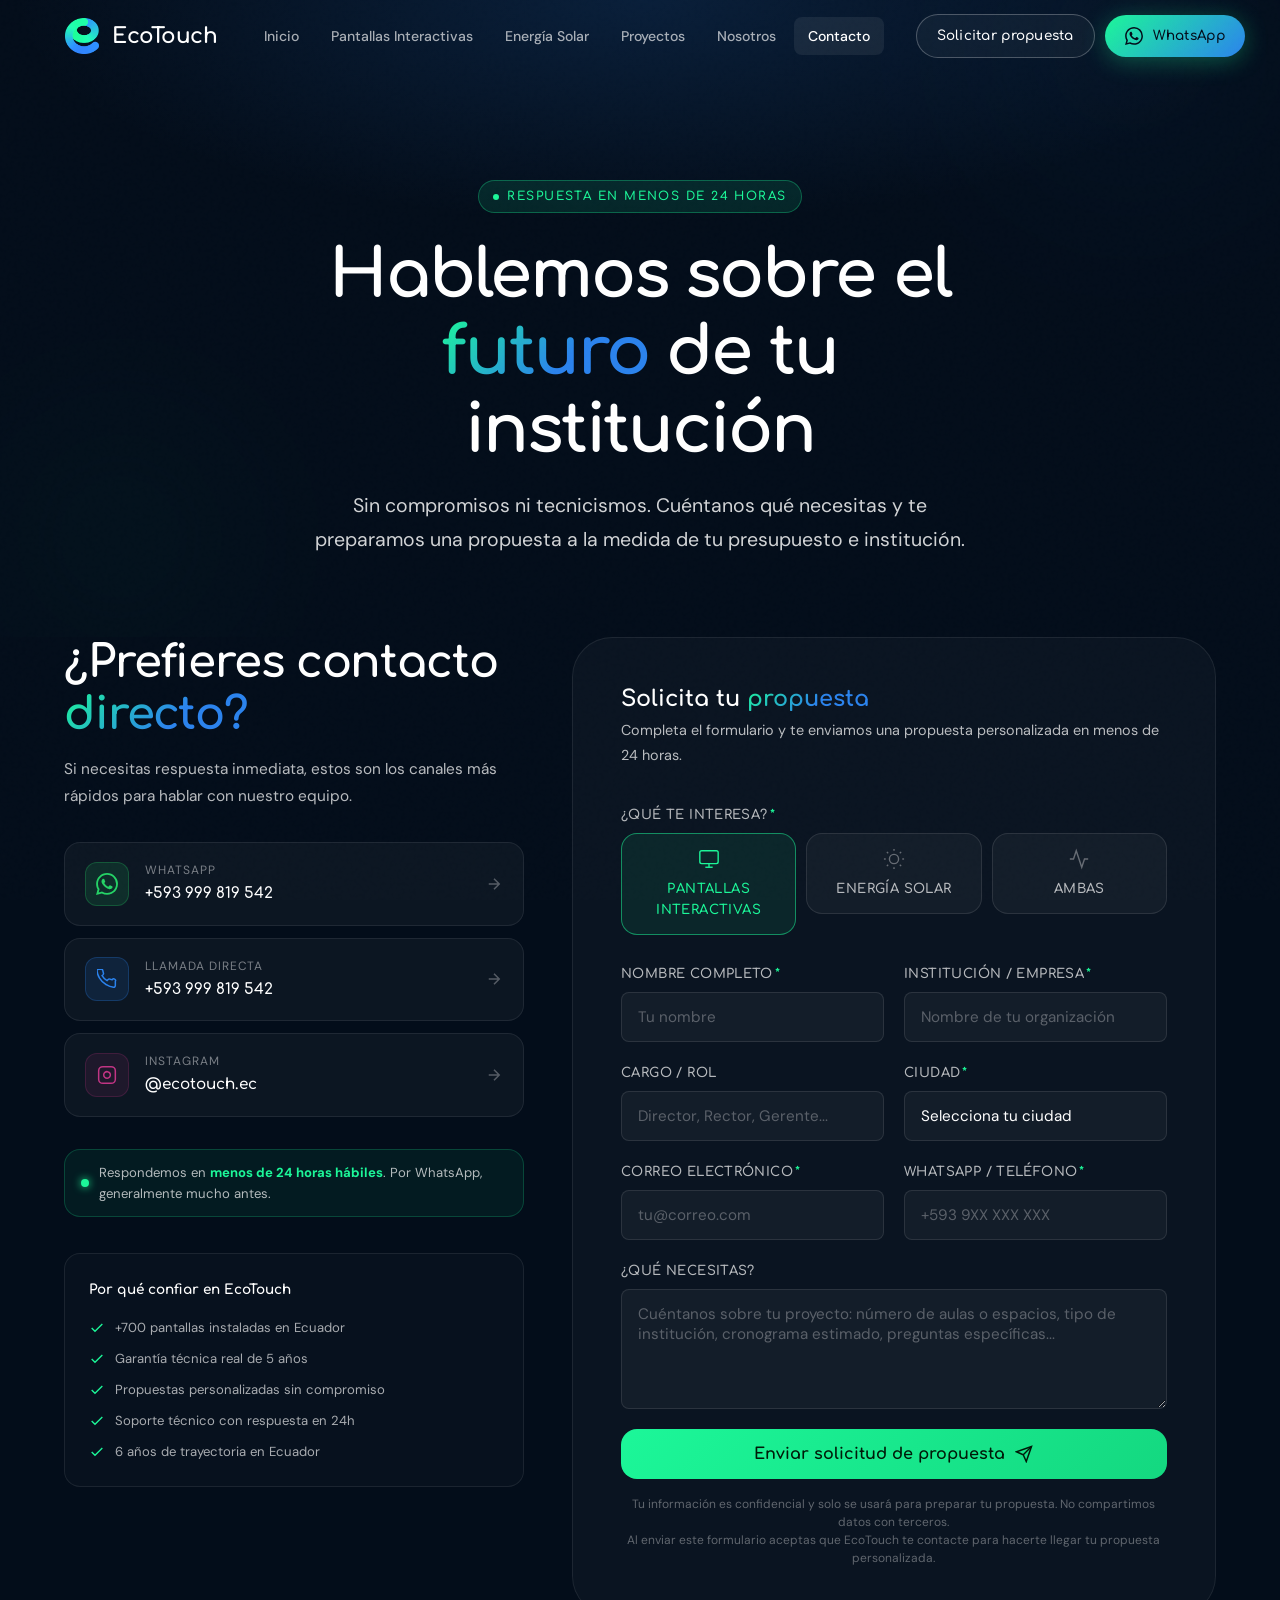
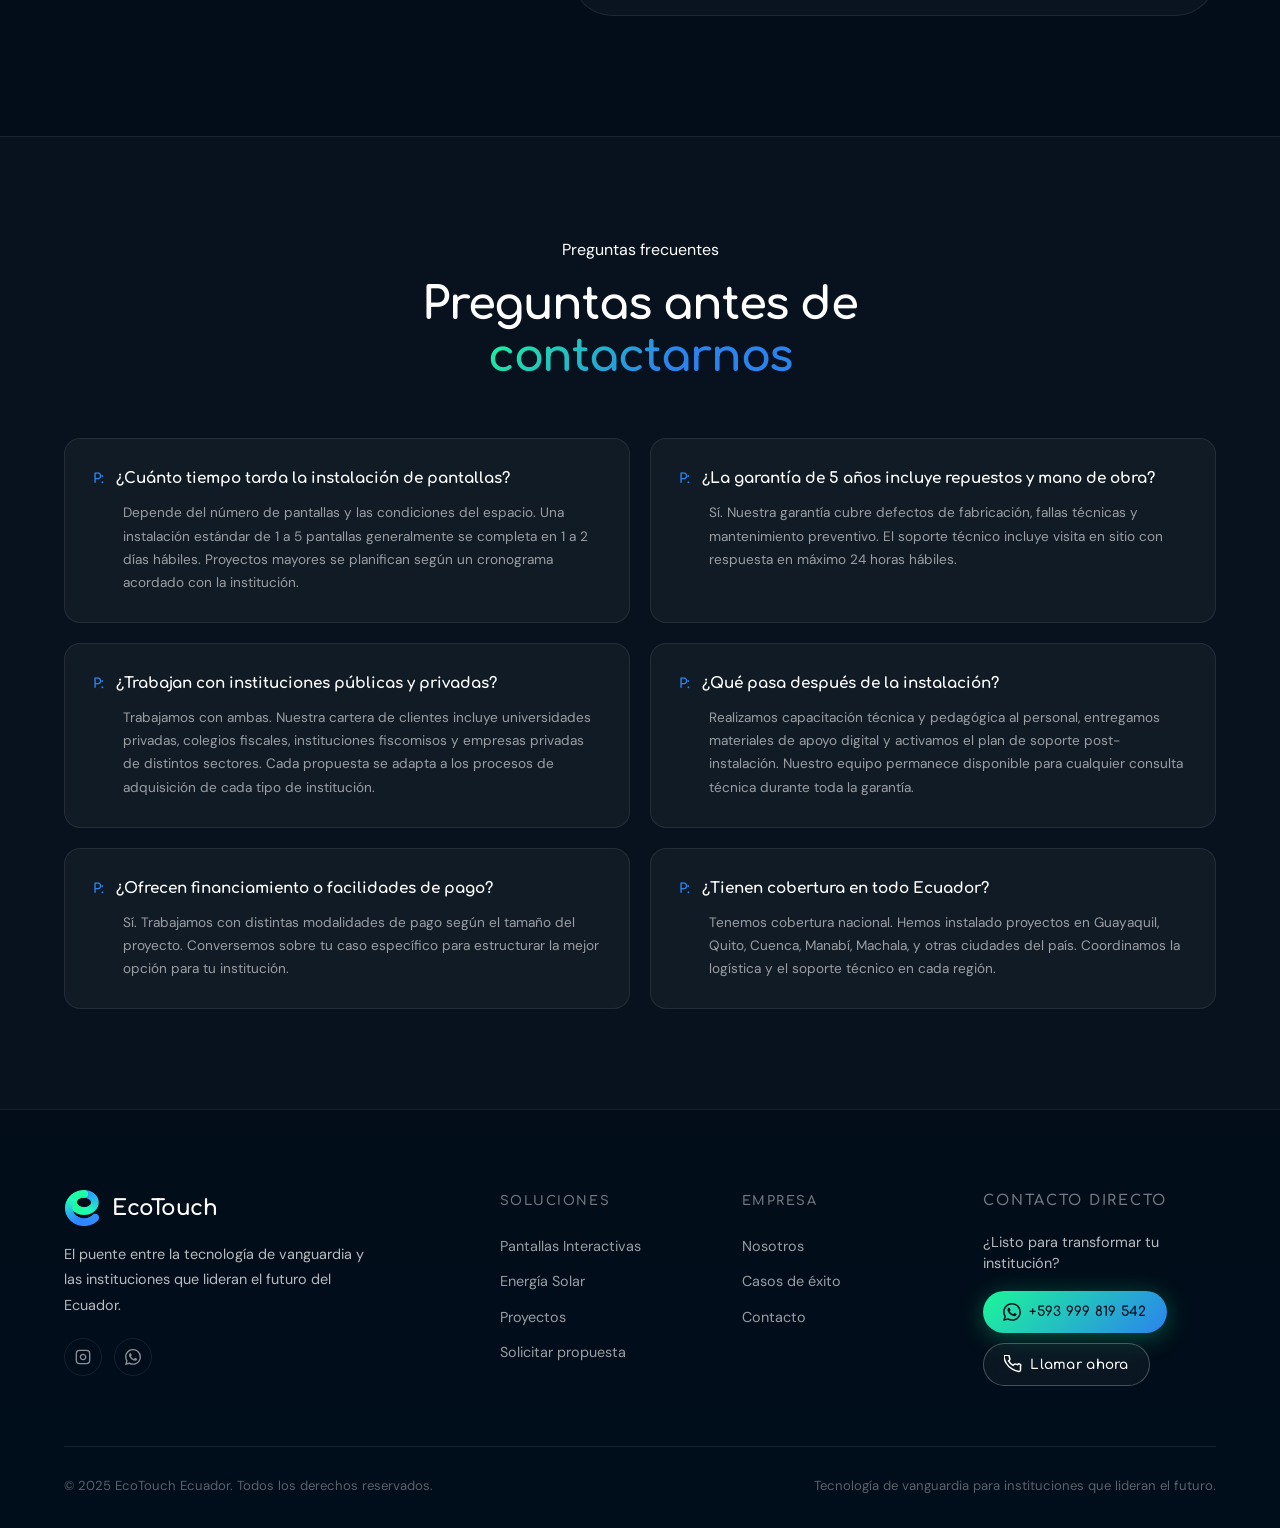
==== commit f43a04f7: "Add files via upload" ====
--- a/contacto.html
+++ b/contacto.html
@@ -126,7 +126,7 @@
   <div class="container">
     <div class="header-inner">
       <a href="index.html" class="logo">
-        <img src="assets/isotipo-color.png" alt="EcoTouch Logo" class="logo-img">
+        <img src="isotipo-color.png" alt="EcoTouch Logo" class="logo-img">
         <span class="logo-text">EcoTouch</span>
       </a>
       <nav class="nav">
@@ -421,7 +421,7 @@
     <div class="footer-grid">
       <div class="footer-brand">
         <a href="index.html" class="logo">
-          <img src="assets/isotipo-color.png" alt="EcoTouch Logo" class="logo-img">
+          <img src="isotipo-color.png" alt="EcoTouch Logo" class="logo-img">
           <span class="logo-text">EcoTouch</span>
         </a>
         <p>El puente entre la tecnología de vanguardia y las instituciones que lideran el futuro del Ecuador.</p>
